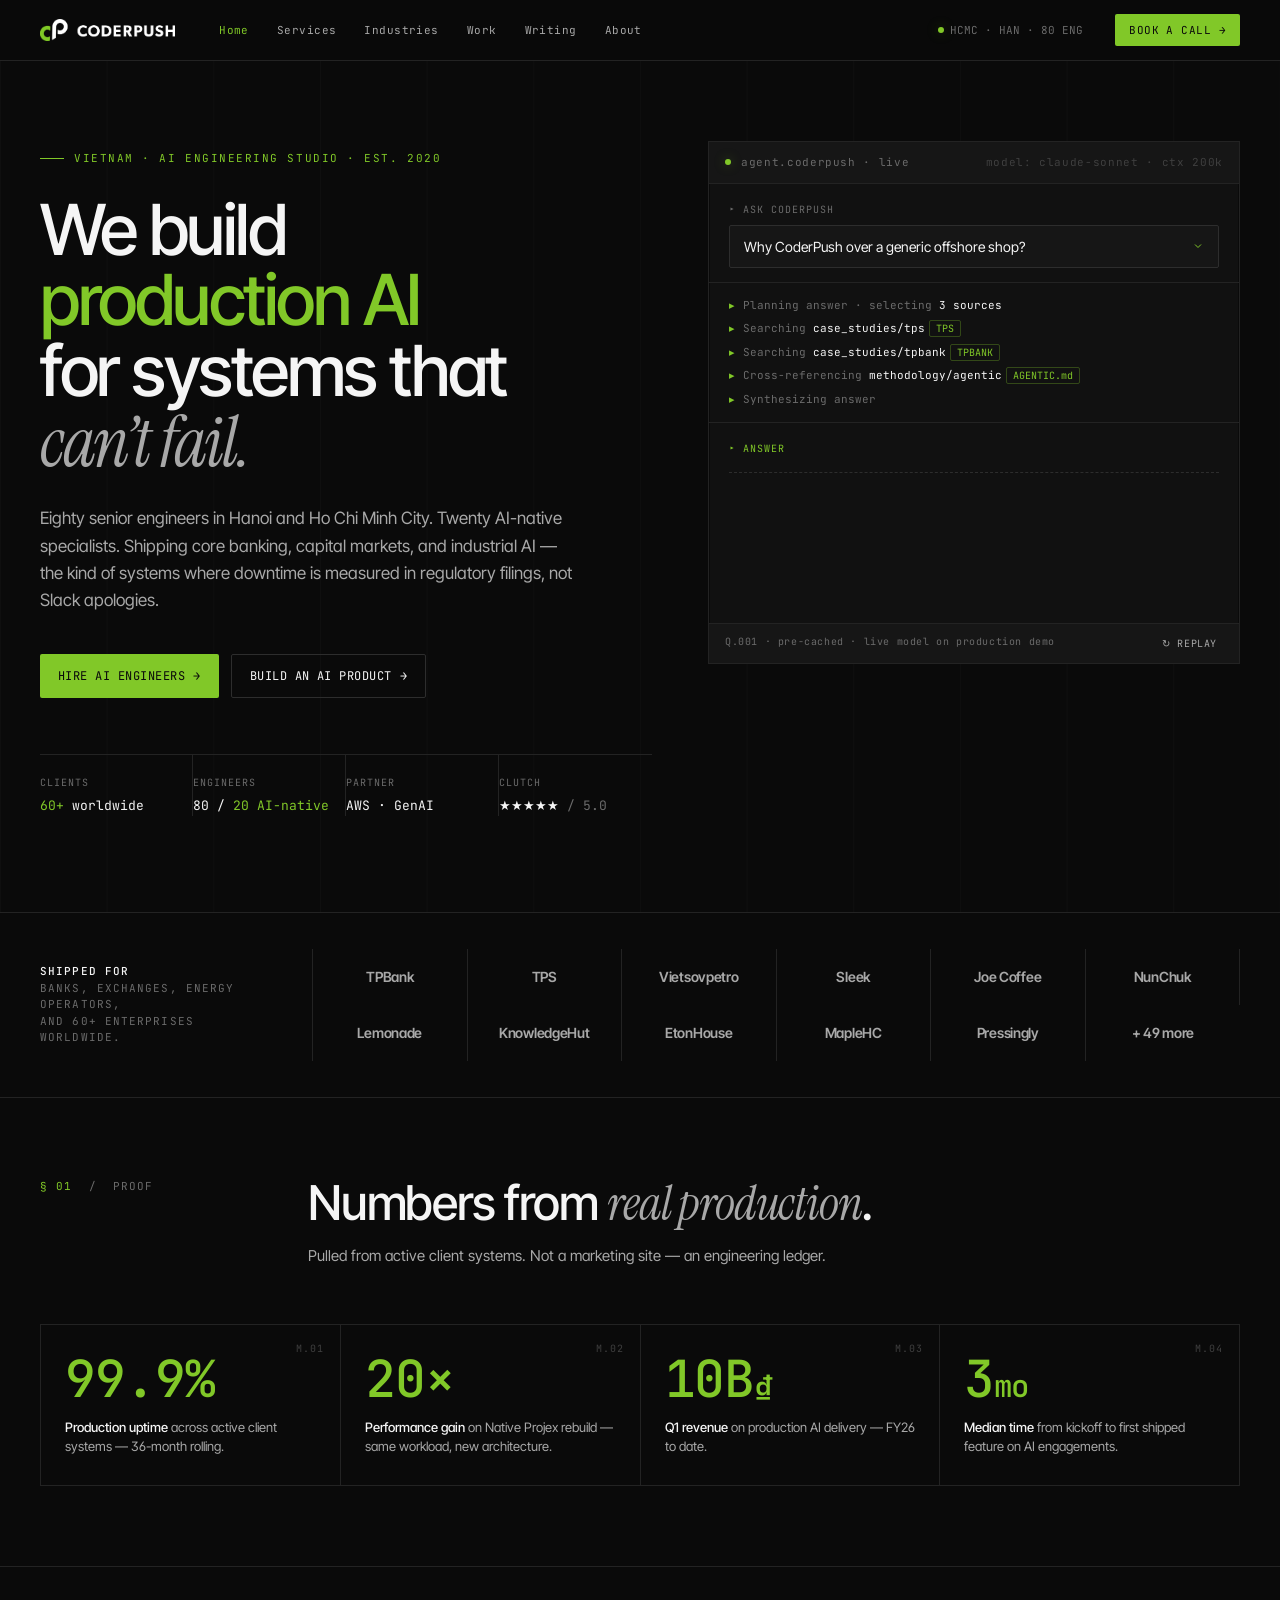
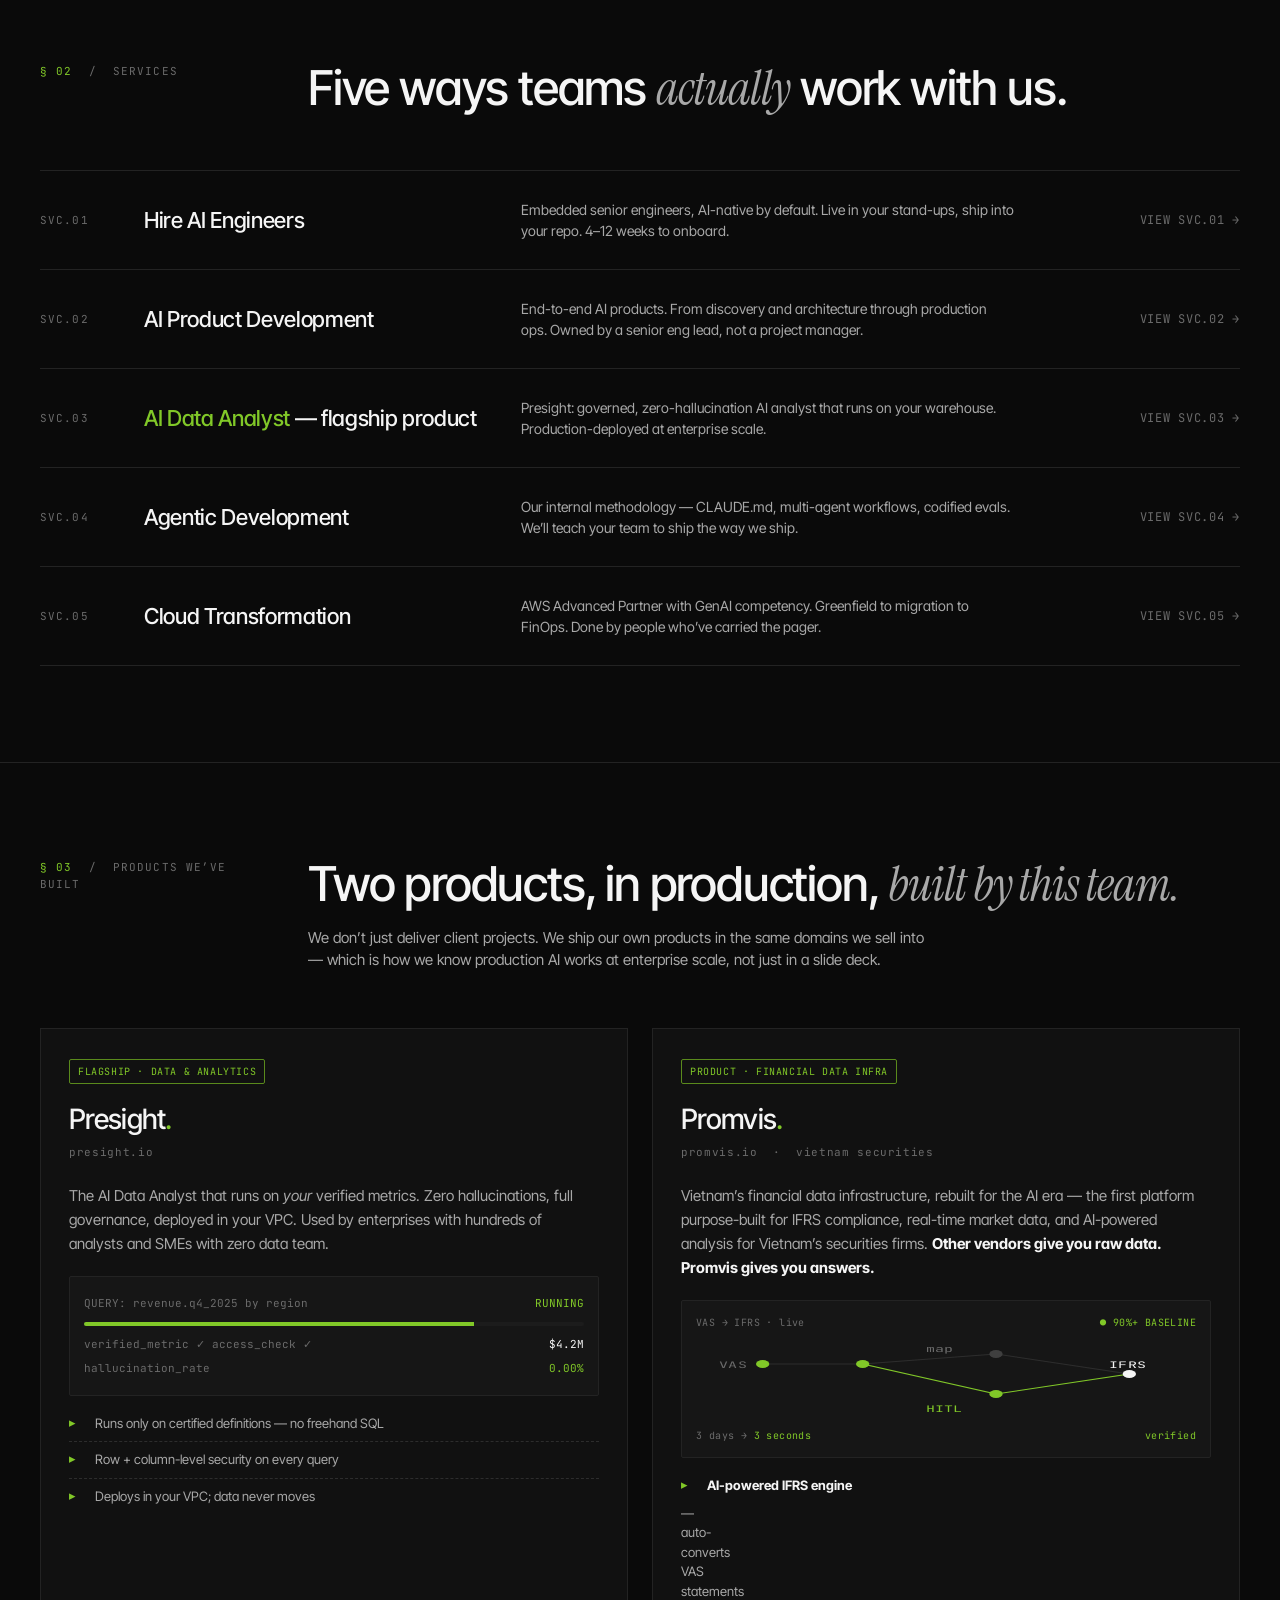
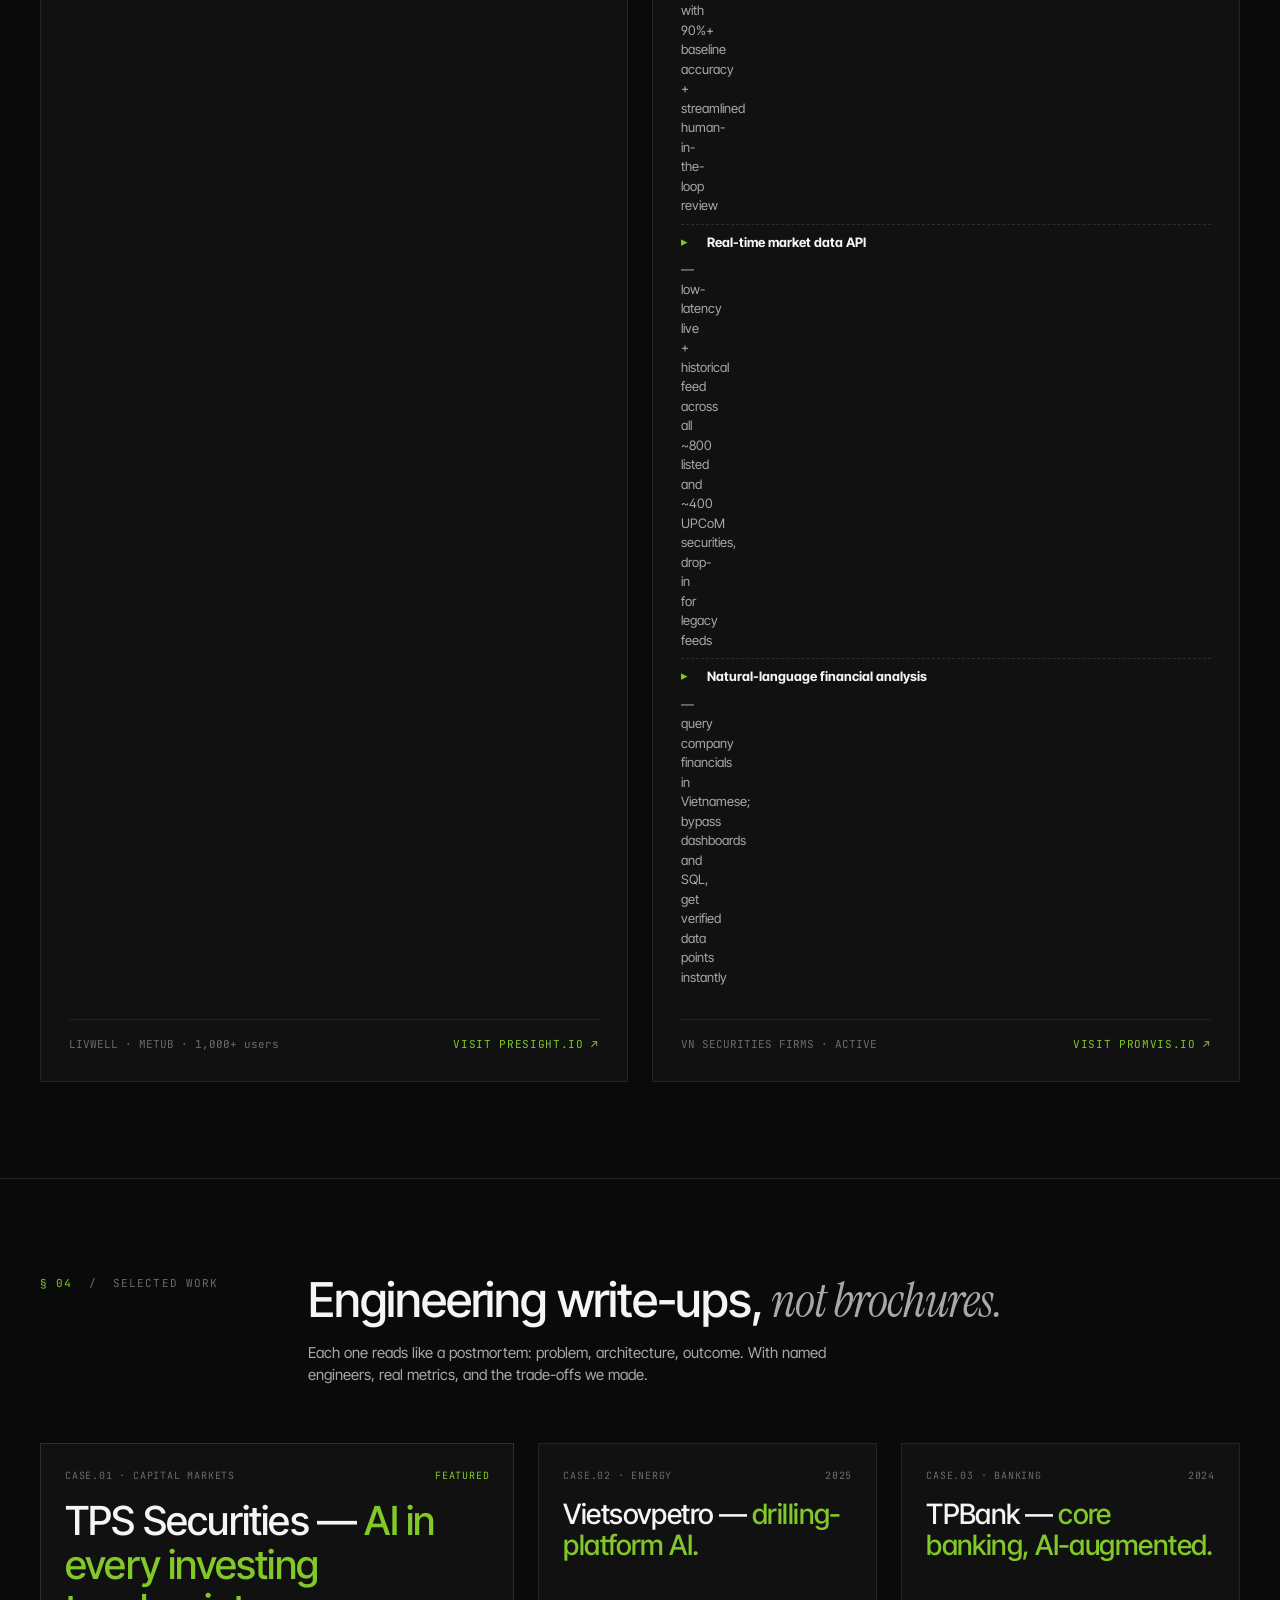
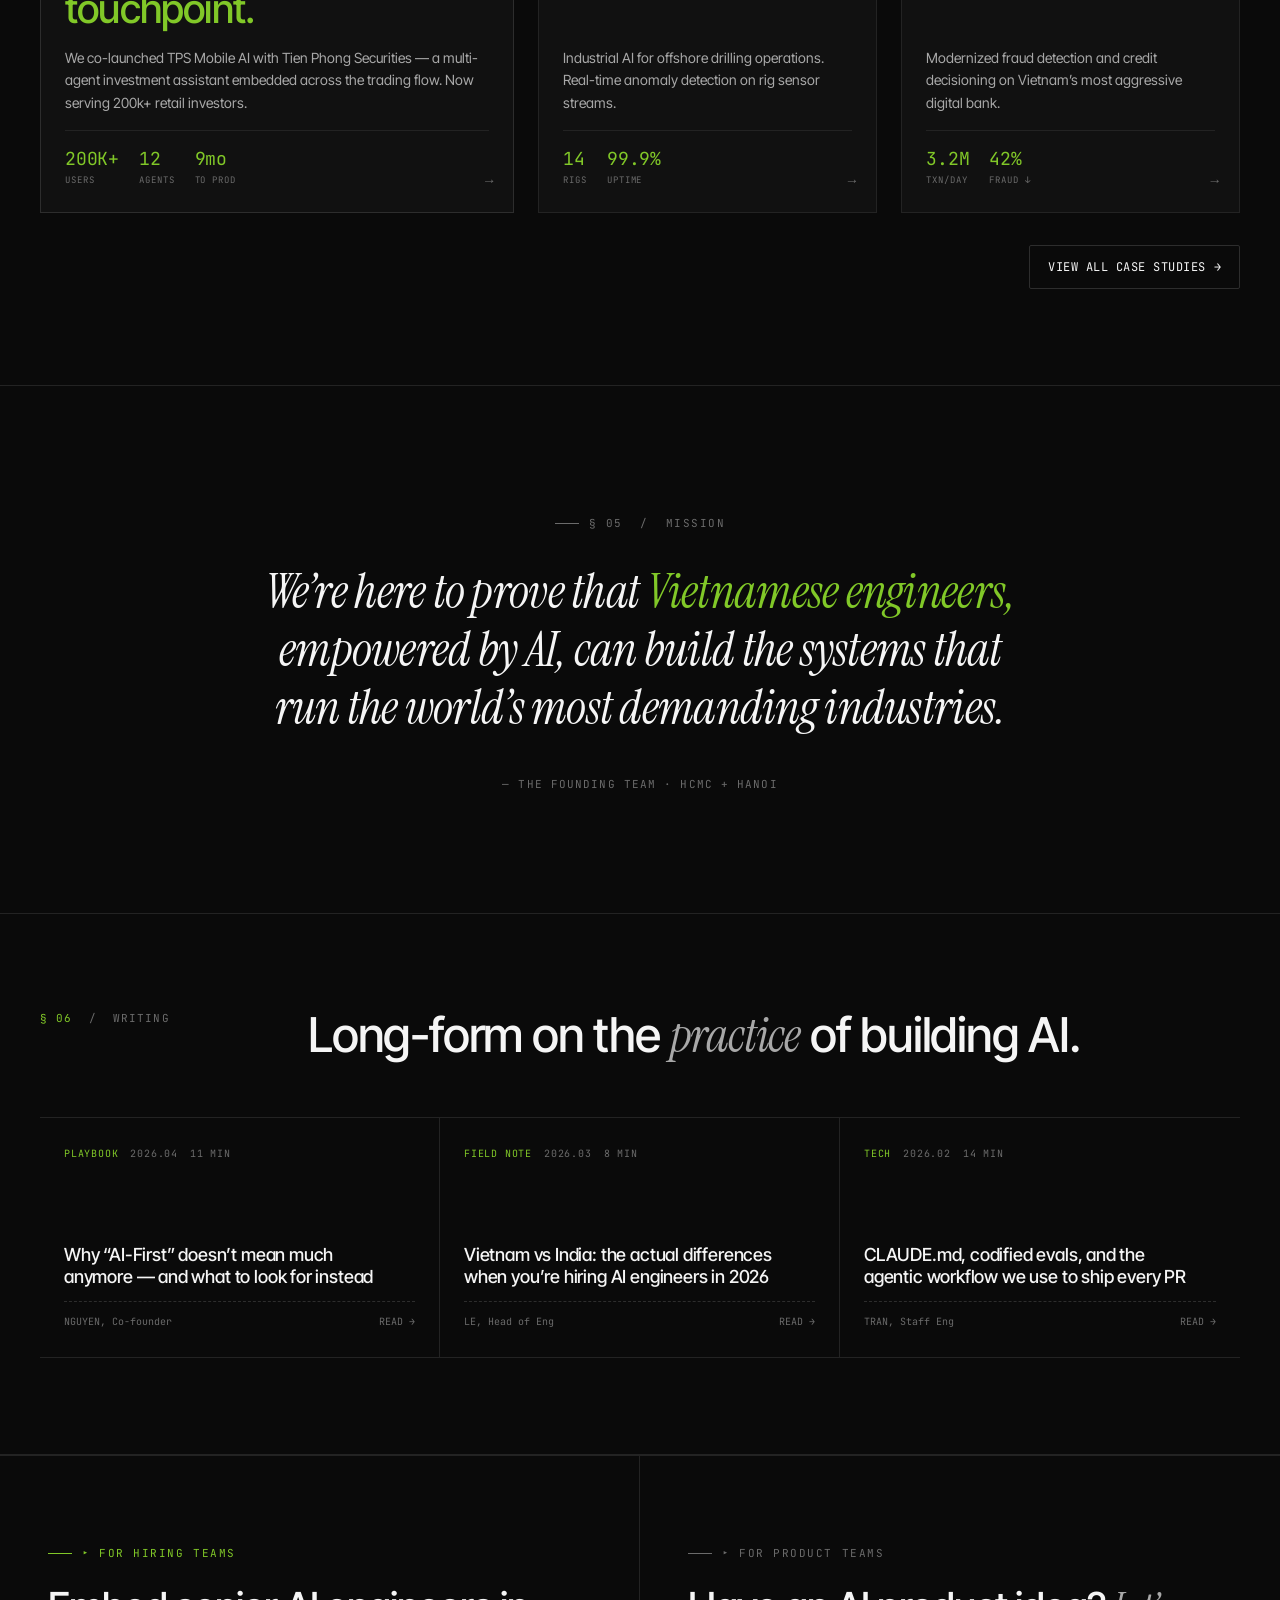
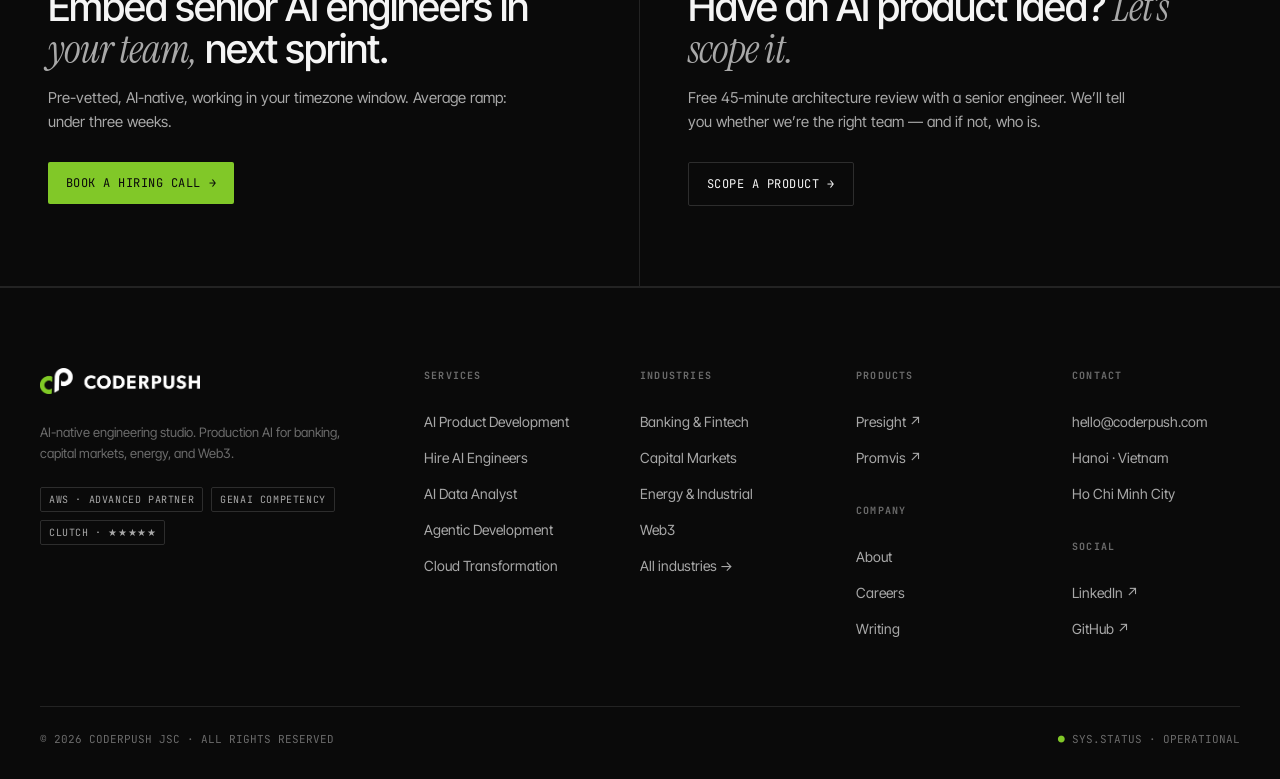
==== index.html @ 81debf23 "Move site contents to repo root for static hosting Flattens the site/ directory into the repo root s" ====
<!DOCTYPE html>
<html lang="en">
<head>
<meta charset="UTF-8" />
<meta name="viewport" content="width=device-width, initial-scale=1.0" />
<title>CoderPush — AI engineering studio · Vietnam</title>
<link rel="preconnect" href="https://fonts.googleapis.com" />
<link rel="preconnect" href="https://fonts.gstatic.com" crossorigin />
<link href="https://fonts.googleapis.com/css2?family=Inter+Tight:wght@300;400;500;600;700&family=JetBrains+Mono:wght@400;500;600&family=Instrument+Serif:ital@0;1&display=swap" rel="stylesheet" />
<link rel="stylesheet" href="shared.css" />
<style>
  /* ============ HERO ============ */
  .hero {
    padding: 80px 0 96px;
    border-bottom: 1px solid var(--line);
    position: relative; overflow: hidden;
  }
  .hero-grid {
    display: grid; grid-template-columns: 1.15fr 1fr;
    gap: 56px; align-items: start;
  }
  @media (max-width: 960px) { .hero-grid { grid-template-columns: 1fr; gap: 40px; } }

  .hero-meta {
    display: grid; grid-template-columns: repeat(4, 1fr);
    gap: 0; margin-top: 56px;
    border-top: 1px solid var(--line);
  }
  .hero-meta .cell {
    padding: 20px 16px 0 0;
    border-right: 1px solid var(--line);
  }
  .hero-meta .cell:last-child { border-right: none; padding-right: 0; }
  .hero-meta .k { font-family: 'JetBrains Mono', monospace; font-size: 10px; color: var(--text-3); letter-spacing: 0.1em; text-transform: uppercase; margin-bottom: 6px; }
  .hero-meta .v { font-family: 'JetBrains Mono', monospace; font-size: 13px; color: var(--text); }
  .hero-meta .v .green { color: var(--green); }
  @media (max-width: 720px) {
    .hero-meta { grid-template-columns: 1fr 1fr; }
    .hero-meta .cell:nth-child(2) { border-right: none; }
    .hero-meta .cell:nth-child(3), .hero-meta .cell:nth-child(4) { border-top: 1px solid var(--line); margin-top: 16px; padding-top: 16px; }
  }

  .hero-actions {
    display: flex; gap: 12px; margin-top: 40px; flex-wrap: wrap;
  }

  /* ============ AGENT PANEL ============ */
  .agent-panel {
    border: 1px solid var(--line);
    background: var(--bg-1);
    overflow: hidden;
    box-shadow: 0 0 0 1px var(--bg) inset;
    position: relative;
  }
  .agent-panel .head {
    padding: 12px 16px;
    border-bottom: 1px solid var(--line);
    background: var(--bg-2);
    display: flex; justify-content: space-between; align-items: center;
    font-family: 'JetBrains Mono', monospace; font-size: 11px;
    color: var(--text-3); letter-spacing: 0.06em;
  }
  .agent-panel .head .left { display: flex; align-items: center; gap: 10px; }
  .agent-panel .head .left .dot { width: 6px; height: 6px; background: var(--green); border-radius: 50%; box-shadow: var(--green-glow); animation: pulse 2.4s infinite; }
  .agent-panel .head .right { color: var(--text-4); }

  .agent-q {
    padding: 18px 20px 14px;
    border-bottom: 1px solid var(--line);
  }
  .agent-q .you {
    font-family: 'JetBrains Mono', monospace; font-size: 10px; color: var(--text-3); letter-spacing: 0.1em;
    margin-bottom: 8px;
  }
  .agent-q select {
    width: 100%; background: var(--bg-2); color: var(--text);
    border: 1px solid var(--line-2); padding: 12px 14px; border-radius: 2px;
    font-family: 'Inter Tight'; font-size: 14px;
    appearance: none;
    background-image: url("data:image/svg+xml,%3Csvg xmlns='http://www.w3.org/2000/svg' width='12' height='12' viewBox='0 0 24 24' fill='none' stroke='%2381C828' stroke-width='2'%3E%3Cpolyline points='6 9 12 15 18 9'/%3E%3C/svg%3E");
    background-repeat: no-repeat; background-position: right 14px center;
    cursor: pointer;
  }

  .agent-thinking {
    padding: 14px 20px;
    border-bottom: 1px solid var(--line);
    font-family: 'JetBrains Mono', monospace; font-size: 11px;
    color: var(--text-3); display: grid; gap: 6px;
    min-height: 90px;
  }
  .agent-thinking .step {
    display: flex; gap: 8px; align-items: baseline;
    opacity: 0; transform: translateX(-4px);
    transition: opacity 0.4s, transform 0.4s;
  }
  .agent-thinking .step.shown { opacity: 1; transform: translateX(0); }
  .agent-thinking .step .icon { color: var(--green); font-family: monospace; }
  .agent-thinking .step b { color: var(--text); font-weight: 400; }
  .agent-thinking .step .src {
    color: var(--green); border: 1px solid rgba(129,200,40,0.3);
    padding: 1px 6px; border-radius: 2px; margin-left: 4px;
    font-size: 10px;
  }

  .agent-answer {
    padding: 18px 20px 20px;
    min-height: 200px;
    position: relative;
  }
  .agent-answer .label {
    font-family: 'JetBrains Mono', monospace; font-size: 10px;
    color: var(--green); letter-spacing: 0.1em; margin-bottom: 10px;
  }
  .agent-answer .text {
    color: var(--text); font-size: 15px; line-height: 1.65;
    text-wrap: pretty;
  }
  .agent-answer .text b { color: var(--green); font-weight: 500; }
  .agent-answer .citations {
    margin-top: 16px; padding-top: 12px; border-top: 1px dashed var(--line-2);
    display: flex; gap: 8px; flex-wrap: wrap;
    font-family: 'JetBrains Mono', monospace; font-size: 10px;
    color: var(--text-3); letter-spacing: 0.04em;
  }
  .agent-answer .citations .src {
    border: 1px solid var(--line-2); padding: 3px 8px; border-radius: 2px;
    transition: border-color 0.15s, color 0.15s;
  }
  .agent-answer .citations .src:hover { color: var(--green); border-color: var(--green-dim); }

  .agent-foot {
    padding: 10px 16px;
    border-top: 1px solid var(--line);
    background: var(--bg-2);
    display: flex; justify-content: space-between;
    font-family: 'JetBrains Mono', monospace; font-size: 10px;
    color: var(--text-3); letter-spacing: 0.06em;
  }
  .agent-foot .replay {
    color: var(--text-2); cursor: pointer; padding: 2px 6px;
    border-radius: 2px; transition: color 0.15s, background 0.15s;
  }
  .agent-foot .replay:hover { color: var(--green); background: rgba(129,200,40,0.08); }

  /* ============ PROOF STRIP ============ */
  .proof {
    padding: 36px 0;
    border-bottom: 1px solid var(--line);
    background: var(--bg);
  }
  .proof-inner {
    display: grid; grid-template-columns: 240px 1fr;
    gap: 32px; align-items: center;
  }
  @media (max-width: 720px) { .proof-inner { grid-template-columns: 1fr; gap: 16px; } }
  .proof-label {
    font-family: 'JetBrains Mono', monospace; font-size: 11px;
    color: var(--text-3); letter-spacing: 0.1em; text-transform: uppercase;
    line-height: 1.5;
  }
  .proof-label b { color: var(--text); font-weight: 500; }
  .proof-logos {
    display: grid; grid-template-columns: repeat(6, 1fr);
    gap: 0; border-left: 1px solid var(--line);
  }
  @media (max-width: 720px) { .proof-logos { grid-template-columns: repeat(3, 1fr); } }
  .proof-logos .logo-cell {
    padding: 16px 12px; border-right: 1px solid var(--line);
    display: flex; align-items: center; justify-content: center;
    height: 56px;
    color: var(--text-2); font-family: 'Inter Tight'; font-weight: 600;
    font-size: 14px; letter-spacing: -0.02em;
    transition: color 0.15s;
  }
  .proof-logos .logo-cell:hover { color: var(--text); }
  .proof-logos .logo-cell:last-child { border-right: none; }

  /* ============ METRIC TILES ============ */
  .metrics-grid {
    display: grid; grid-template-columns: repeat(4, 1fr);
    border-left: 1px solid var(--line);
    border-top: 1px solid var(--line);
  }
  @media (max-width: 720px) { .metrics-grid { grid-template-columns: 1fr 1fr; } }
  .metric {
    padding: 28px 24px;
    border-right: 1px solid var(--line);
    border-bottom: 1px solid var(--line);
    position: relative;
  }
  .metric .n {
    font-family: 'JetBrains Mono', monospace;
    font-size: clamp(32px, 4vw, 52px);
    color: var(--green); letter-spacing: -0.02em;
    line-height: 1; margin-bottom: 14px;
    font-weight: 500;
  }
  .metric .l { color: var(--text-2); font-size: 13px; line-height: 1.5; }
  .metric .l b { color: var(--text); font-weight: 500; }
  .metric .ix { position: absolute; top: 16px; right: 16px;
    font-family: 'JetBrains Mono', monospace; font-size: 10px; color: var(--text-4); letter-spacing: 0.1em; }

  /* ============ SERVICES ============ */
  .services-list {
    display: grid; grid-template-columns: 1fr;
    border-top: 1px solid var(--line);
  }
  .svc-row {
    display: grid; grid-template-columns: 80px 1fr 1.4fr 200px;
    gap: 24px; align-items: center;
    padding: 28px 0;
    border-bottom: 1px solid var(--line);
    transition: background 0.2s;
    position: relative;
  }
  .svc-row:hover { background: rgba(129,200,40,0.02); }
  .svc-row:hover .svc-arrow { color: var(--green); transform: translateX(4px); }
  @media (max-width: 900px) {
    .svc-row { grid-template-columns: 50px 1fr 50px; }
    .svc-row .svc-desc { display: none; }
  }
  .svc-num { font-family: 'JetBrains Mono', monospace; font-size: 11px; color: var(--text-3); letter-spacing: 0.1em; }
  .svc-name { font-size: 22px; font-weight: 500; letter-spacing: -0.015em; }
  .svc-name .green { color: var(--green); }
  .svc-desc { color: var(--text-2); font-size: 14px; line-height: 1.5; }
  .svc-arrow {
    color: var(--text-3); font-family: 'JetBrains Mono', monospace; font-size: 12px;
    text-align: right; transition: color 0.2s, transform 0.2s;
    letter-spacing: 0.06em;
  }

  /* ============ PRODUCTS (Presight / Promvis) ============ */
  .products-grid {
    display: grid; grid-template-columns: 1fr 1fr;
    gap: 24px;
  }
  @media (max-width: 900px) { .products-grid { grid-template-columns: 1fr; } }
  .product-card {
    border: 1px solid var(--line);
    background: var(--bg-1);
    padding: 28px;
    display: flex; flex-direction: column;
    transition: border-color 0.2s;
    min-height: 380px;
    position: relative; overflow: hidden;
  }
  .product-card:hover { border-color: var(--line-2); }
  .product-card .head {
    display: flex; justify-content: space-between; align-items: flex-start;
    margin-bottom: 24px;
  }
  .product-card .name {
    font-size: 28px; letter-spacing: -0.025em; font-weight: 500;
  }
  .product-card .name .green { color: var(--green); }
  .product-card .desc {
    color: var(--text-2); font-size: 15px; line-height: 1.6;
    text-wrap: pretty; margin-bottom: 20px;
  }
  .product-card .features {
    list-style: none; margin-bottom: 24px;
  }
  .product-card .features li {
    padding: 8px 0; border-top: 1px dashed var(--line-2);
    color: var(--text-2); font-size: 13px;
    display: grid; grid-template-columns: 18px 1fr; gap: 8px;
  }
  .product-card .features li:first-child { border-top: none; padding-top: 0; }
  .product-card .features li::before {
    content: "▸"; color: var(--green); font-family: monospace;
  }
  .product-card .footer {
    margin-top: auto; display: flex; justify-content: space-between; align-items: center;
    padding-top: 16px; border-top: 1px solid var(--line);
  }
  .product-card .visit {
    font-family: 'JetBrains Mono', monospace; font-size: 11px;
    color: var(--green); letter-spacing: 0.06em;
    transition: filter 0.15s;
  }
  .product-card .visit:hover { filter: brightness(1.2); }

  /* presight viz placeholder */
  .product-viz {
    background: var(--bg-2); border: 1px solid var(--line);
    padding: 14px; margin-bottom: 18px;
    font-family: 'JetBrains Mono', monospace; font-size: 11px;
    color: var(--text-3); border-radius: 2px;
  }
  .product-viz .row { display: flex; justify-content: space-between; padding: 4px 0; }
  .product-viz .row .v { color: var(--green); }
  .product-viz .row .v.b { color: var(--text); }
  .product-viz .bar {
    height: 4px; background: var(--bg-3); border-radius: 2px; overflow: hidden;
    margin: 6px 0;
  }
  .product-viz .bar > span { display: block; height: 100%; background: var(--green); }

  /* promvis viz */
  .promvis-viz {
    background: var(--bg-2); border: 1px solid var(--line); padding: 14px;
    margin-bottom: 18px; border-radius: 2px;
    font-family: 'JetBrains Mono', monospace; font-size: 10px;
    color: var(--text-3); letter-spacing: 0.04em;
  }
  .promvis-nodes {
    position: relative; height: 90px; margin: 4px 0;
  }
  .promvis-nodes svg { position: absolute; inset: 0; width: 100%; height: 100%; }

  /* ============ CASE STUDIES ============ */
  .cases-grid {
    display: grid; grid-template-columns: 1.4fr 1fr 1fr;
    gap: 24px;
  }
  @media (max-width: 960px) { .cases-grid { grid-template-columns: 1fr; } }
  .case-card {
    border: 1px solid var(--line);
    background: var(--bg-1);
    padding: 24px;
    display: flex; flex-direction: column; gap: 16px;
    transition: border-color 0.2s, background 0.2s;
    position: relative; overflow: hidden;
    min-height: 320px;
  }
  .case-card:hover { border-color: var(--line-2); background: var(--bg-2); }
  .case-card.featured { grid-row: span 1; min-height: 320px; background: var(--bg-1); border-color: var(--line-2); }
  .case-card .meta {
    display: flex; justify-content: space-between;
    font-family: 'JetBrains Mono', monospace; font-size: 10px;
    color: var(--text-3); letter-spacing: 0.08em;
  }
  .case-card .name {
    font-size: clamp(20px, 2.4vw, 28px);
    letter-spacing: -0.02em; line-height: 1.1;
    font-weight: 500;
  }
  .case-card.featured .name {
    font-size: clamp(28px, 3.6vw, 40px);
  }
  .case-card .name em { font-style: normal; color: var(--green); }
  .case-card .desc {
    color: var(--text-2); font-size: 14px; line-height: 1.6;
    margin-top: auto;
  }
  .case-card .stats {
    display: flex; gap: 20px; padding-top: 14px; border-top: 1px solid var(--line);
    font-family: 'JetBrains Mono', monospace;
  }
  .case-card .stats .stat { display: flex; flex-direction: column; gap: 2px; }
  .case-card .stats .n { font-size: 18px; color: var(--green); letter-spacing: -0.01em; }
  .case-card .stats .l { font-size: 9px; color: var(--text-3); letter-spacing: 0.1em; }
  .case-card .arrow {
    position: absolute; bottom: 20px; right: 20px;
    color: var(--text-3); font-family: monospace; font-size: 14px;
    transition: color 0.2s, transform 0.2s;
  }
  .case-card:hover .arrow { color: var(--green); transform: translateX(2px); }

  /* ============ MISSION ============ */
  .mission {
    padding: 120px 0;
    border-bottom: 1px solid var(--line);
    text-align: center;
  }
  .mission .quote {
    font-family: 'Instrument Serif', serif; font-style: italic;
    font-size: clamp(28px, 4vw, 48px); line-height: 1.2;
    color: var(--text); letter-spacing: -0.015em;
    max-width: 920px; margin: 32px auto 0;
    text-wrap: balance;
  }
  .mission .quote .green { color: var(--green); }
  .mission .attrib {
    margin-top: 40px;
    font-family: 'JetBrains Mono', monospace; font-size: 11px;
    color: var(--text-3); letter-spacing: 0.1em;
  }

  /* ============ CTA SPLIT ============ */
  .cta-split {
    display: grid; grid-template-columns: 1fr 1fr;
    border-top: 1px solid var(--line);
    border-bottom: 1px solid var(--line);
  }
  @media (max-width: 720px) { .cta-split { grid-template-columns: 1fr; } }
  .cta-pane {
    padding: 80px 48px;
    border-right: 1px solid var(--line);
    transition: background 0.25s;
    position: relative;
  }
  @media (max-width: 720px) { .cta-pane { padding: 60px 24px; border-right: none; border-bottom: 1px solid var(--line); } }
  .cta-pane:last-child { border-right: none; }
  .cta-pane:hover { background: rgba(129,200,40,0.03); }
  .cta-pane h3 {
    font-size: clamp(28px, 3.4vw, 40px); line-height: 1.05;
    letter-spacing: -0.025em; font-weight: 500;
    margin: 24px 0 16px; max-width: 480px;
  }
  .cta-pane h3 em { font-family: 'Instrument Serif', serif; font-style: italic; color: var(--text-2); font-weight: 400; }
  .cta-pane p { color: var(--text-2); font-size: 15px; line-height: 1.6; margin-bottom: 28px; max-width: 460px; }

  /* ============ INSIGHTS preview ============ */
  .insights-grid {
    display: grid; grid-template-columns: repeat(3, 1fr); gap: 0;
    border-top: 1px solid var(--line);
  }
  @media (max-width: 720px) { .insights-grid { grid-template-columns: 1fr; } }
  .post {
    padding: 28px 24px;
    border-right: 1px solid var(--line);
    border-bottom: 1px solid var(--line);
    display: flex; flex-direction: column; gap: 12px;
    transition: background 0.2s;
    cursor: pointer;
    min-height: 240px;
  }
  .post:last-child { border-right: none; }
  @media (max-width: 720px) { .post { border-right: none; } }
  .post:hover { background: rgba(255,255,255,0.02); }
  .post .meta {
    font-family: 'JetBrains Mono', monospace; font-size: 10px;
    color: var(--text-3); letter-spacing: 0.08em;
    display: flex; gap: 12px;
  }
  .post .meta .green { color: var(--green); }
  .post h4 {
    font-size: 18px; line-height: 1.25; letter-spacing: -0.01em;
    font-weight: 500; text-wrap: balance;
    margin-top: auto;
  }
  .post .author {
    font-family: 'JetBrains Mono', monospace; font-size: 10px;
    color: var(--text-3); padding-top: 12px; border-top: 1px dashed var(--line-2);
    display: flex; justify-content: space-between;
  }
</style>
</head>
<body data-screen-label="01 Home">
<div id="cp-nav"></div>

<!-- ============ HERO ============ -->
<header class="hero grid-bg" data-screen-label="Home / Hero">
  <div class="wrap">
    <div class="hero-grid">
      <div>
        <div class="eyebrow">Vietnam · AI engineering studio · est. 2020</div>
        <h1 class="display" style="margin-top: 28px;">
          We build <span class="green">production AI</span><br/>
          for systems that <em>can&rsquo;t&nbsp;fail.</em>
        </h1>
        <p style="margin-top: 28px; color: var(--text-2); font-size: 17px; line-height: 1.6; max-width: 540px;">
          Eighty senior engineers in Hanoi and Ho Chi Minh City. Twenty AI-native specialists.
          Shipping core banking, capital markets, and industrial AI &mdash; the kind of systems where downtime is measured in regulatory filings, not Slack apologies.
        </p>
        <div class="hero-actions">
          <a class="btn btn-primary" href="service-hire.html">HIRE AI ENGINEERS <span class="arrow">→</span></a>
          <a class="btn btn-ghost" href="services.html">BUILD AN AI PRODUCT <span class="arrow">→</span></a>
        </div>
        <div class="hero-meta">
          <div class="cell"><div class="k">CLIENTS</div><div class="v"><span class="green">60+</span> worldwide</div></div>
          <div class="cell"><div class="k">ENGINEERS</div><div class="v">80 / <span class="green">20 AI-native</span></div></div>
          <div class="cell"><div class="k">PARTNER</div><div class="v">AWS · GenAI</div></div>
          <div class="cell"><div class="k">CLUTCH</div><div class="v">★★★★★ <span style="color: var(--text-3);">/ 5.0</span></div></div>
        </div>
      </div>

      <!-- Agent panel -->
      <div>
        <div class="agent-panel">
          <div class="head">
            <div class="left"><span class="dot"></span>agent.coderpush · live</div>
            <div class="right">model: claude-sonnet · ctx 200k</div>
          </div>
          <div class="agent-q">
            <div class="you">▸ ASK CODERPUSH</div>
            <select id="agent-q-select">
              <option value="why">Why CoderPush over a generic offshore shop?</option>
              <option value="banking">How do you handle compliance for core banking?</option>
              <option value="hire">Can I embed your engineers in my team?</option>
              <option value="data">What is the AI Data Analyst exactly?</option>
            </select>
          </div>
          <div class="agent-thinking" id="agent-thinking"></div>
          <div class="agent-answer">
            <div class="label">▸ ANSWER</div>
            <div class="text" id="agent-text"></div>
            <div class="citations" id="agent-cites"></div>
          </div>
          <div class="agent-foot">
            <span>Q.001 · pre-cached · live model on production demo</span>
            <span class="replay" id="agent-replay">↻ REPLAY</span>
          </div>
        </div>
      </div>
    </div>
  </div>
</header>

<!-- ============ PROOF STRIP ============ -->
<div class="proof" data-screen-label="Home / Proof">
  <div class="wrap">
    <div class="proof-inner">
      <div class="proof-label">
        <b>SHIPPED FOR</b><br/>
        Banks, exchanges, energy operators, <br/>and 60+ enterprises worldwide.
      </div>
      <div class="proof-logos">
        <div class="logo-cell">TPBank</div>
        <div class="logo-cell">TPS</div>
        <div class="logo-cell">Vietsovpetro</div>
        <div class="logo-cell">Sleek</div>
        <div class="logo-cell">Joe Coffee</div>
        <div class="logo-cell">NunChuk</div>
        <div class="logo-cell">Lemonade</div>
        <div class="logo-cell">KnowledgeHut</div>
        <div class="logo-cell">EtonHouse</div>
        <div class="logo-cell">MapleHC</div>
        <div class="logo-cell">Pressingly</div>
        <div class="logo-cell">+ 49 more</div>
      </div>
    </div>
  </div>
</div>

<!-- ============ METRICS ============ -->
<section class="tight" data-screen-label="Home / Metrics" style="padding: 80px 0;">
  <div class="wrap">
    <div class="sec-head">
      <div class="sec-num"><span class="green">§ 01</span> &nbsp;/&nbsp; PROOF</div>
      <div>
        <h2 class="display">Numbers from <em>real production</em>.</h2>
        <p style="margin-top: 16px; color: var(--text-2); font-size: 15px; max-width: 580px;">
          Pulled from active client systems. Not a marketing site &mdash; an engineering ledger.
        </p>
      </div>
    </div>

    <div class="metrics-grid">
      <div class="metric">
        <div class="ix">M.01</div>
        <div class="n">99.9%</div>
        <div class="l"><b>Production uptime</b> across active client systems &mdash; 36-month rolling.</div>
      </div>
      <div class="metric">
        <div class="ix">M.02</div>
        <div class="n">20&times;</div>
        <div class="l"><b>Performance gain</b> on Native Projex rebuild &mdash; same workload, new architecture.</div>
      </div>
      <div class="metric">
        <div class="ix">M.03</div>
        <div class="n">10B<span style="font-size: 0.6em;">&#8363;</span></div>
        <div class="l"><b>Q1 revenue</b> on production AI delivery &mdash; FY26 to date.</div>
      </div>
      <div class="metric">
        <div class="ix">M.04</div>
        <div class="n">3<span style="font-size: 0.6em;">mo</span></div>
        <div class="l"><b>Median time</b> from kickoff to first shipped feature on AI engagements.</div>
      </div>
    </div>
  </div>
</section>

<!-- ============ SERVICES ============ -->
<section data-screen-label="Home / Services">
  <div class="wrap">
    <div class="sec-head">
      <div class="sec-num"><span class="green">§ 02</span> &nbsp;/&nbsp; SERVICES</div>
      <div>
        <h2 class="display">Five ways teams <em>actually</em> work with us.</h2>
      </div>
    </div>

    <div class="services-list">
      <a class="svc-row" href="service-hire.html">
        <div class="svc-num">SVC.01</div>
        <div class="svc-name">Hire AI Engineers</div>
        <div class="svc-desc">Embedded senior engineers, AI-native by default. Live in your stand-ups, ship into your repo. 4&ndash;12 weeks to onboard.</div>
        <div class="svc-arrow">VIEW SVC.01 →</div>
      </a>
      <a class="svc-row" href="services.html">
        <div class="svc-num">SVC.02</div>
        <div class="svc-name">AI Product Development</div>
        <div class="svc-desc">End-to-end AI products. From discovery and architecture through production ops. Owned by a senior eng lead, not a project manager.</div>
        <div class="svc-arrow">VIEW SVC.02 →</div>
      </a>
      <a class="svc-row" href="services.html">
        <div class="svc-num">SVC.03</div>
        <div class="svc-name"><span class="green">AI Data Analyst</span> &mdash; flagship product</div>
        <div class="svc-desc">Presight: governed, zero-hallucination AI analyst that runs on your warehouse. Production-deployed at enterprise scale.</div>
        <div class="svc-arrow">VIEW SVC.03 →</div>
      </a>
      <a class="svc-row" href="services.html">
        <div class="svc-num">SVC.04</div>
        <div class="svc-name">Agentic Development</div>
        <div class="svc-desc">Our internal methodology &mdash; CLAUDE.md, multi-agent workflows, codified evals. We&rsquo;ll teach your team to ship the way we ship.</div>
        <div class="svc-arrow">VIEW SVC.04 →</div>
      </a>
      <a class="svc-row" href="services.html">
        <div class="svc-num">SVC.05</div>
        <div class="svc-name">Cloud Transformation</div>
        <div class="svc-desc">AWS Advanced Partner with GenAI competency. Greenfield to migration to FinOps. Done by people who&rsquo;ve carried the pager.</div>
        <div class="svc-arrow">VIEW SVC.05 →</div>
      </a>
    </div>
  </div>
</section>

<!-- ============ PRODUCTS ============ -->
<section data-screen-label="Home / Products">
  <div class="wrap">
    <div class="sec-head">
      <div class="sec-num"><span class="green">§ 03</span> &nbsp;/&nbsp; PRODUCTS WE&rsquo;VE BUILT</div>
      <div>
        <h2 class="display">Two products, in production, <em>built by this team.</em></h2>
        <p style="margin-top: 16px; color: var(--text-2); font-size: 15px; max-width: 620px;">
          We don&rsquo;t just deliver client projects. We ship our own products in the same domains we sell into &mdash;
          which is how we know production AI works at enterprise scale, not just in a slide deck.
        </p>
      </div>
    </div>

    <div class="products-grid">
      <!-- PRESIGHT -->
      <article class="product-card">
        <div class="head">
          <div>
            <span class="tag green">FLAGSHIP · DATA &amp; ANALYTICS</span>
            <div class="name" style="margin-top: 14px;">Presight<span class="green">.</span></div>
            <div class="mono" style="font-size: 11px; color: var(--text-3); letter-spacing: 0.06em; margin-top: 4px;">presight.io</div>
          </div>
        </div>
        <p class="desc">
          The AI Data Analyst that runs on <em>your</em> verified metrics. Zero hallucinations,
          full governance, deployed in your VPC. Used by enterprises with hundreds of analysts and SMEs with zero data team.
        </p>
        <div class="product-viz" aria-hidden="true">
          <div class="row"><span>QUERY: revenue.q4_2025 by region</span><span class="v">RUNNING</span></div>
          <div class="bar"><span style="width: 78%;"></span></div>
          <div class="row"><span>verified_metric ✓ access_check ✓</span><span class="v b">$4.2M</span></div>
          <div class="row"><span>hallucination_rate</span><span class="v">0.00%</span></div>
        </div>
        <ul class="features">
          <li>Runs only on certified definitions &mdash; no freehand SQL</li>
          <li>Row + column-level security on every query</li>
          <li>Deploys in your VPC; data never moves</li>
        </ul>
        <div class="footer">
          <span class="mono" style="font-size: 11px; color: var(--text-3);">LIVWELL · METUB · 1,000+ users</span>
          <a class="visit" href="https://www.presight.io" target="_blank" rel="noopener">VISIT PRESIGHT.IO ↗</a>
        </div>
      </article>

      <!-- PROMVIS -->
      <article class="product-card">
        <div class="head">
          <div>
            <span class="tag green">PRODUCT · FINANCIAL DATA INFRA</span>
            <div class="name" style="margin-top: 14px;">Promvis<span class="green">.</span></div>
            <div class="mono" style="font-size: 11px; color: var(--text-3); letter-spacing: 0.06em; margin-top: 4px;">promvis.io &nbsp;·&nbsp; vietnam securities</div>
          </div>
        </div>
        <p class="desc">
          Vietnam&rsquo;s financial data infrastructure, rebuilt for the AI era &mdash; the first platform purpose-built
          for IFRS compliance, real-time market data, and AI-powered analysis for Vietnam&rsquo;s securities firms.
          <b style="color: var(--text);">Other vendors give you raw data. Promvis gives you answers.</b>
        </p>
        <div class="promvis-viz" aria-hidden="true">
          <div style="display: flex; justify-content: space-between;"><span>VAS → IFRS · live</span><span style="color: var(--green);">● 90%+ BASELINE</span></div>
          <div class="promvis-nodes">
            <svg viewBox="0 0 300 90" preserveAspectRatio="none">
              <text x="14" y="34" fill="#6b6b6b" font-size="9" font-family="JetBrains Mono">VAS</text>
              <text x="138" y="18" fill="#6b6b6b" font-size="9" font-family="JetBrains Mono">map</text>
              <text x="138" y="78" fill="#81C828" font-size="9" font-family="JetBrains Mono">HITL</text>
              <text x="248" y="34" fill="#f5f5f5" font-size="9" font-family="JetBrains Mono">IFRS</text>
              <line x1="40" y1="30" x2="100" y2="30" stroke="#2d2d2d" stroke-width="1"/>
              <line x1="100" y1="30" x2="180" y2="60" stroke="#81C828" stroke-width="1"/>
              <line x1="100" y1="30" x2="180" y2="20" stroke="#2d2d2d" stroke-width="1"/>
              <line x1="180" y1="20" x2="260" y2="40" stroke="#2d2d2d" stroke-width="1"/>
              <line x1="180" y1="60" x2="260" y2="40" stroke="#81C828" stroke-width="1"/>
              <circle cx="40" cy="30" r="4" fill="#81C828"/>
              <circle cx="100" cy="30" r="4" fill="#81C828"/>
              <circle cx="180" cy="20" r="4" fill="#3f3f3f"/>
              <circle cx="180" cy="60" r="4" fill="#81C828"/>
              <circle cx="260" cy="40" r="4" fill="#f5f5f5"/>
            </svg>
          </div>
          <div style="display: flex; justify-content: space-between;"><span>3 days &rarr; <span style="color: var(--green);">3 seconds</span></span><span style="color: var(--green);">verified</span></div>
        </div>
        <ul class="features">
          <li><b style="color: var(--text);">AI-powered IFRS engine</b> &mdash; auto-converts VAS statements with 90%+ baseline accuracy + streamlined human-in-the-loop review</li>
          <li><b style="color: var(--text);">Real-time market data API</b> &mdash; low-latency live + historical feed across all ~800 listed and ~400 UPCoM securities, drop-in for legacy feeds</li>
          <li><b style="color: var(--text);">Natural-language financial analysis</b> &mdash; query company financials in Vietnamese; bypass dashboards and SQL, get verified data points instantly</li>
        </ul>
        <div class="footer">
          <span class="mono" style="font-size: 11px; color: var(--text-3);">VN SECURITIES FIRMS · ACTIVE</span>
          <a class="visit" href="https://promvis.io" target="_blank" rel="noopener">VISIT PROMVIS.IO ↗</a>
        </div>
      </article>
    </div>
  </div>
</section>

<!-- ============ CASE STUDIES ============ -->
<section data-screen-label="Home / Case studies">
  <div class="wrap">
    <div class="sec-head">
      <div class="sec-num"><span class="green">§ 04</span> &nbsp;/&nbsp; SELECTED WORK</div>
      <div>
        <h2 class="display">Engineering write-ups, <em>not brochures.</em></h2>
        <p style="margin-top: 16px; color: var(--text-2); font-size: 15px; max-width: 580px;">
          Each one reads like a postmortem: problem, architecture, outcome. With named engineers, real metrics, and the trade-offs we made.
        </p>
      </div>
    </div>

    <div class="cases-grid">
      <a class="case-card featured" href="case-study.html">
        <div class="meta">
          <span>CASE.01 · CAPITAL MARKETS</span>
          <span class="mono" style="color: var(--green);">FEATURED</span>
        </div>
        <div class="name">TPS Securities &mdash; <em>AI in every investing touchpoint.</em></div>
        <div class="desc">
          We co-launched TPS Mobile AI with Tien Phong Securities &mdash; a multi-agent investment assistant
          embedded across the trading flow. Now serving 200k+ retail investors.
        </div>
        <div class="stats">
          <div class="stat"><span class="n">200K+</span><span class="l">USERS</span></div>
          <div class="stat"><span class="n">12</span><span class="l">AGENTS</span></div>
          <div class="stat"><span class="n">9mo</span><span class="l">TO PROD</span></div>
        </div>
        <span class="arrow">→</span>
      </a>

      <a class="case-card" href="case-study.html">
        <div class="meta">
          <span>CASE.02 · ENERGY</span>
          <span class="mono">2025</span>
        </div>
        <div class="name">Vietsovpetro &mdash; <em>drilling-platform AI.</em></div>
        <div class="desc">
          Industrial AI for offshore drilling operations. Real-time anomaly detection on rig sensor streams.
        </div>
        <div class="stats">
          <div class="stat"><span class="n">14</span><span class="l">RIGS</span></div>
          <div class="stat"><span class="n">99.9%</span><span class="l">UPTIME</span></div>
        </div>
        <span class="arrow">→</span>
      </a>

      <a class="case-card" href="case-study.html">
        <div class="meta">
          <span>CASE.03 · BANKING</span>
          <span class="mono">2024</span>
        </div>
        <div class="name">TPBank &mdash; <em>core banking, AI-augmented.</em></div>
        <div class="desc">
          Modernized fraud detection and credit decisioning on Vietnam&rsquo;s most aggressive digital bank.
        </div>
        <div class="stats">
          <div class="stat"><span class="n">3.2M</span><span class="l">TXN/DAY</span></div>
          <div class="stat"><span class="n">42%</span><span class="l">FRAUD ↓</span></div>
        </div>
        <span class="arrow">→</span>
      </a>
    </div>

    <div style="margin-top: 32px; display: flex; justify-content: flex-end;">
      <a class="btn btn-ghost" href="work.html">VIEW ALL CASE STUDIES <span class="arrow">→</span></a>
    </div>
  </div>
</section>

<!-- ============ MISSION ============ -->
<section class="mission" data-screen-label="Home / Mission">
  <div class="wrap">
    <div class="eyebrow muted" style="justify-content: center; display: inline-flex;">§ 05 &nbsp;/&nbsp; MISSION</div>
    <p class="quote">
      We&rsquo;re here to prove that <span class="green">Vietnamese engineers,</span> empowered by&nbsp;AI, can build the systems that <em>run the world&rsquo;s most demanding industries.</em>
    </p>
    <div class="attrib">— THE FOUNDING TEAM · HCMC + HANOI</div>
  </div>
</section>

<!-- ============ INSIGHTS ============ -->
<section data-screen-label="Home / Writing">
  <div class="wrap">
    <div class="sec-head">
      <div class="sec-num"><span class="green">§ 06</span> &nbsp;/&nbsp; WRITING</div>
      <div>
        <h2 class="display">Long-form on the <em>practice</em> of building AI.</h2>
      </div>
    </div>

    <div class="insights-grid">
      <article class="post">
        <div class="meta"><span class="green">PLAYBOOK</span><span>2026.04</span><span>11 MIN</span></div>
        <h4>Why &ldquo;AI-First&rdquo; doesn&rsquo;t mean much anymore &mdash; and what to look for instead</h4>
        <div class="author"><span>NGUYEN, Co-founder</span><span>READ →</span></div>
      </article>
      <article class="post">
        <div class="meta"><span class="green">FIELD NOTE</span><span>2026.03</span><span>8 MIN</span></div>
        <h4>Vietnam vs India: the actual differences when you&rsquo;re hiring AI engineers in 2026</h4>
        <div class="author"><span>LE, Head of Eng</span><span>READ →</span></div>
      </article>
      <article class="post">
        <div class="meta"><span class="green">TECH</span><span>2026.02</span><span>14 MIN</span></div>
        <h4>CLAUDE.md, codified evals, and the agentic workflow we use to ship every PR</h4>
        <div class="author"><span>TRAN, Staff Eng</span><span>READ →</span></div>
      </article>
    </div>
  </div>
</section>

<!-- ============ CTA ============ -->
<section style="padding: 0; border-bottom: none;" id="contact" data-screen-label="Home / CTA">
  <div class="cta-split">
    <div class="cta-pane">
      <div class="eyebrow">▸ FOR HIRING TEAMS</div>
      <h3>Embed senior AI engineers in <em>your team,</em> next sprint.</h3>
      <p>Pre-vetted, AI-native, working in your timezone window. Average ramp: under three weeks.</p>
      <a class="btn btn-primary" href="contact.html#hire">BOOK A HIRING CALL <span class="arrow">→</span></a>
    </div>
    <div class="cta-pane">
      <div class="eyebrow muted">▸ FOR PRODUCT TEAMS</div>
      <h3>Have an AI product idea? <em>Let&rsquo;s scope it.</em></h3>
      <p>Free 45-minute architecture review with a senior engineer. We&rsquo;ll tell you whether we&rsquo;re the right team &mdash; and if not, who is.</p>
      <a class="btn btn-ghost" href="contact.html#build">SCOPE A PRODUCT <span class="arrow">→</span></a>
    </div>
  </div>
</section>

<div id="cp-foot"></div>

<script src="shared.js"></script>
<script>
  CP.mount("index.html");

  // ============ AGENT DEMO ============
  const ANSWERS = {
    why: {
      thinking: [
        { icon: "▸", text: "Planning answer · selecting <b>3 sources</b>", src: "" },
        { icon: "▸", text: "Searching <b>case_studies/tps</b>", src: "TPS" },
        { icon: "▸", text: "Searching <b>case_studies/tpbank</b>", src: "TPBANK" },
        { icon: "▸", text: "Cross-referencing <b>methodology/agentic</b>", src: "AGENTIC.md" },
        { icon: "▸", text: "Synthesizing answer", src: "" },
      ],
      answer: [
        "Two things. First — we ship our own AI products. <b>Presight</b> and <b>Promvis</b> are in production with real enterprises and SMEs. We sell capabilities we've already proven on our own balance sheet.",
        "Second — the engineers are AI-native by default. CLAUDE.md, codified evals, agentic workflows aren't buzzwords for us; they're how every PR gets shipped. Most offshore shops are still selling 2019 staff aug.",
      ],
      cites: ["§ presight.io", "§ promvis.io", "§ case/tps", "§ method/agentic"],
    },
    banking: {
      thinking: [
        { icon: "▸", text: "Planning answer", src: "" },
        { icon: "▸", text: "Loading <b>case_studies/tpbank</b>", src: "TPBANK" },
        { icon: "▸", text: "Loading <b>compliance/sbv-handbook</b>", src: "SBV" },
        { icon: "▸", text: "Synthesizing", src: "" },
      ],
      answer: [
        "Same way we did at <b>TPBank</b>: AI augments — never replaces — the deterministic core. Every model output is auditable, rate-limited, and routed through compliance gates before it touches a transaction.",
        "We deploy in-VPC, never train on customer data, and keep model decisions logged for SBV review. The bank, not the vendor, owns the audit trail.",
      ],
      cites: ["§ case/tpbank", "§ compliance/sbv", "§ arch/in-vpc"],
    },
    hire: {
      thinking: [
        { icon: "▸", text: "Loading <b>service/hire</b>", src: "HIRE.md" },
        { icon: "▸", text: "Pulling current bench availability", src: "" },
        { icon: "▸", text: "Synthesizing", src: "" },
      ],
      answer: [
        "Yes — embedded is our default mode. Engineers join your stand-ups, your Slack, your repo. They report to your tech lead, not ours.",
        "Average ramp is under <b>three weeks</b>. Minimum engagement six weeks. We staff in 4-hour overlap windows with US East / EU West / APAC.",
      ],
      cites: ["§ service/hire", "§ ops/timezones"],
    },
    data: {
      thinking: [
        { icon: "▸", text: "Loading <b>products/presight</b>", src: "PRESIGHT" },
        { icon: "▸", text: "Pulling deployment refs", src: "LIVWELL · METUB" },
        { icon: "▸", text: "Synthesizing", src: "" },
      ],
      answer: [
        "<b>Presight</b> is an AI Data Analyst that runs only on your verified metrics. No freehand SQL, no hallucinated numbers — every answer traces back to a definition you certified.",
        "It deploys in your VPC, respects your row- and column-level access, and works directly on your warehouse. Used by enterprises with 1,000+ governed users and SMEs with zero data team.",
      ],
      cites: ["§ presight.io", "§ case/livwell", "§ case/metub"],
    },
  };

  const select = document.getElementById("agent-q-select");
  const thinking = document.getElementById("agent-thinking");
  const text = document.getElementById("agent-text");
  const cites = document.getElementById("agent-cites");
  const replay = document.getElementById("agent-replay");

  let cancelled = false;
  function sleep(ms) { return new Promise(r => setTimeout(r, ms)); }

  async function runAgent(key) {
    cancelled = true;
    await sleep(50);
    cancelled = false;
    const myToken = Symbol();
    runAgent.token = myToken;

    const data = ANSWERS[key];
    thinking.innerHTML = "";
    text.innerHTML = "";
    cites.innerHTML = "";

    // Render thinking steps
    for (const s of data.thinking) {
      if (runAgent.token !== myToken) return;
      const el = document.createElement("div");
      el.className = "step";
      el.innerHTML = `<span class="icon">${s.icon}</span><span>${s.text}${s.src ? `<span class="src">${s.src}</span>` : ""}</span>`;
      thinking.appendChild(el);
      requestAnimationFrame(() => el.classList.add("shown"));
      await sleep(400);
    }

    if (runAgent.token !== myToken) return;
    await sleep(300);

    // Type out answer
    let fullText = data.answer.join("\n\n");
    let i = 0;
    text.innerHTML = "";
    while (i < fullText.length) {
      if (runAgent.token !== myToken) return;
      const ch = fullText[i];
      if (ch === "<") {
        // copy entire tag atomically
        const end = fullText.indexOf(">", i);
        text.innerHTML += fullText.slice(i, end + 1);
        i = end + 1;
        continue;
      }
      if (ch === "&") {
        // copy entire HTML entity atomically (e.g. &mdash; &rsquo; &amp;)
        const end = fullText.indexOf(";", i);
        if (end > i && end - i < 10) {
          text.innerHTML += fullText.slice(i, end + 1);
          i = end + 1;
          await sleep(8);
          continue;
        }
      }
      if (ch === "\n") {
        text.innerHTML += "<br/><br/>";
        i++;
        await sleep(120);
        continue;
      }
      text.innerHTML += ch;
      i++;
      await sleep(8);
    }

    // Citations
    if (runAgent.token !== myToken) return;
    await sleep(200);
    data.cites.forEach((c, ix) => {
      setTimeout(() => {
        if (runAgent.token !== myToken) return;
        const el = document.createElement("a");
        el.className = "src"; el.href = "#"; el.textContent = c;
        cites.appendChild(el);
      }, ix * 80);
    });
  }

  select.addEventListener("change", e => runAgent(e.target.value));
  replay.addEventListener("click", () => runAgent(select.value));
  // initial run after small delay
  setTimeout(() => runAgent("why"), 600);
</script>
</body>
</html>
---- shared.css ----
/* ============================================================
   CoderPush · Engineer's Dossier · shared design tokens
   ============================================================ */
:root {
  --bg: #0A0A0A;
  --bg-1: #111111;
  --bg-2: #161616;
  --bg-3: #1c1c1c;
  --line: #232323;
  --line-2: #2d2d2d;
  --text: #f5f5f5;
  --text-2: #a8a8a8;
  --text-3: #6b6b6b;
  --text-4: #3f3f3f;
  --green: #81C828;
  --green-dim: #5a8a1c;
  --green-bg: rgba(129,200,40,0.08);
  --green-glow: 0 0 12px rgba(129,200,40,0.35);
  --maxw: 1320px;
  --pad: 40px;
}

* { box-sizing: border-box; margin: 0; padding: 0; }
html { scroll-behavior: smooth; }
html, body {
  background: var(--bg);
  color: var(--text);
  font-family: 'Inter Tight', system-ui, sans-serif;
  font-feature-settings: "ss01", "cv11";
  -webkit-font-smoothing: antialiased;
  line-height: 1.5;
  overflow-x: hidden;
}
.mono { font-family: 'JetBrains Mono', ui-monospace, monospace; font-feature-settings: "zero", "ss02"; }
.serif { font-family: 'Instrument Serif', serif; font-style: italic; font-weight: 400; }
a { color: inherit; text-decoration: none; }
button { border: none; background: none; color: inherit; font: inherit; cursor: pointer; }

.wrap { max-width: var(--maxw); margin: 0 auto; padding: 0 var(--pad); position: relative; }
@media (max-width: 720px) { :root { --pad: 20px; } }

/* faint 12-col grid overlay */
.grid-bg::before {
  content: ""; position: absolute; inset: 0;
  background-image: linear-gradient(to right, rgba(255,255,255,0.018) 1px, transparent 1px);
  background-size: calc(100% / 12) 100%;
  pointer-events: none; z-index: 0;
}

/* ============ NAV ============ */
.nav {
  position: sticky; top: 0; z-index: 100;
  backdrop-filter: blur(18px);
  background: rgba(10,10,10,0.78);
  border-bottom: 1px solid var(--line);
}
.nav-inner {
  height: 60px;
  display: flex; align-items: center; gap: 32px;
}
.nav-logo {
  display: inline-flex; align-items: center;
}
.nav-logo .cp-logo-img {
  height: 22px; width: auto; display: block;
}
.nav-logo .cp-logo-icon { display: none; }
@media (max-width: 720px) {
  .nav .cp-logo-full { display: none; }
  .nav .nav-logo .cp-logo-icon { display: block; height: 26px; }
}
.foot-logo { margin-bottom: 16px; }
.foot-logo .cp-logo-img { height: 26px; }
.foot-logo .cp-logo-icon { display: none; }
.nav-links {
  display: flex; gap: 4px; align-items: center; flex: 1;
}
.nav-links a {
  font-family: 'JetBrains Mono', monospace;
  font-size: 11px; letter-spacing: 0.04em;
  color: var(--text-2); padding: 8px 12px; border-radius: 4px;
  transition: color 0.15s, background 0.15s;
}
.nav-links a:hover { color: var(--text); background: rgba(255,255,255,0.03); }
.nav-links a.active { color: var(--green); }
.nav-meta {
  display: flex; align-items: center; gap: 16px;
  font-family: 'JetBrains Mono', monospace; font-size: 11px; color: var(--text-3);
}
.nav-meta .status { display: inline-flex; align-items: center; gap: 6px; }
.nav-meta .dot { width: 6px; height: 6px; border-radius: 50%; background: var(--green); box-shadow: var(--green-glow); animation: pulse 2.4s ease-in-out infinite; }
.nav-cta {
  font-family: 'JetBrains Mono', monospace; font-size: 11px;
  padding: 8px 14px; color: var(--bg);
  background: var(--green); border-radius: 2px;
  letter-spacing: 0.04em; transition: filter 0.15s;
}
.nav-cta:hover { filter: brightness(1.08); }
@keyframes pulse { 0%,100% { opacity: 0.5; } 50% { opacity: 1; } }

.nav-burger { display: none; }
@media (max-width: 900px) {
  .nav-links, .nav-meta { display: none; }
  .nav-burger {
    display: flex; flex-direction: column; gap: 4px;
    margin-left: auto; padding: 8px;
  }
  .nav-burger span { width: 18px; height: 1.5px; background: var(--text); }
}

/* ============ TYPE ============ */
.eyebrow {
  font-family: 'JetBrains Mono', monospace;
  font-size: 11px; letter-spacing: 0.14em;
  color: var(--green); text-transform: uppercase;
  display: inline-flex; align-items: center; gap: 10px;
}
.eyebrow::before {
  content: ""; width: 24px; height: 1px; background: var(--green);
}
.eyebrow.muted { color: var(--text-3); }
.eyebrow.muted::before { background: var(--text-3); }

h1.display {
  font-size: clamp(40px, 5.5vw, 76px);
  line-height: 1.0; letter-spacing: -0.035em;
  font-weight: 500; text-wrap: balance;
}
h1.display em, h2.display em { font-family: 'Instrument Serif', serif; font-style: italic; font-weight: 400; color: var(--text-2); }
h1.display .green, h2.display .green { color: var(--green); }
h2.display {
  font-size: clamp(28px, 3.8vw, 48px);
  line-height: 1.05; letter-spacing: -0.025em;
  font-weight: 500; text-wrap: balance;
}
h3 { font-size: 20px; font-weight: 500; letter-spacing: -0.01em; }

/* section markers */
.sec-head {
  display: grid; grid-template-columns: 220px 1fr;
  gap: 48px; margin-bottom: 56px; align-items: start;
}
@media (max-width: 720px) { .sec-head { grid-template-columns: 1fr; gap: 12px; } }
.sec-num {
  font-family: 'JetBrains Mono', monospace;
  font-size: 11px; color: var(--text-3); letter-spacing: 0.1em;
}
.sec-num .green { color: var(--green); }

section { padding: 96px 0; border-bottom: 1px solid var(--line); position: relative; }
section.tight { padding: 60px 0; }

/* ============ BUTTONS ============ */
.btn {
  display: inline-flex; align-items: center; gap: 8px;
  font-family: 'JetBrains Mono', monospace; font-size: 12px;
  padding: 12px 18px; border-radius: 2px;
  letter-spacing: 0.04em;
  transition: filter 0.15s, transform 0.15s, background 0.15s;
}
.btn-primary { background: var(--green); color: #0A0A0A; }
.btn-primary:hover { filter: brightness(1.08); }
.btn-ghost { color: var(--text); border: 1px solid var(--line-2); background: transparent; }
.btn-ghost:hover { background: rgba(255,255,255,0.03); border-color: var(--text-3); }
.btn .arrow { display: inline-block; transition: transform 0.15s; }
.btn:hover .arrow { transform: translateX(2px); }

/* ============ FOOTER ============ */
.foot {
  background: var(--bg);
  border-top: 1px solid var(--line);
  padding: 80px 0 32px;
}
.foot-grid {
  display: grid;
  grid-template-columns: 2fr 1fr 1fr 1fr 1fr;
  gap: 48px;
}
@media (max-width: 900px) { .foot-grid { grid-template-columns: 1fr 1fr; gap: 32px; } }
.foot-col h5 {
  font-family: 'JetBrains Mono', monospace;
  font-size: 10px; color: var(--text-3); letter-spacing: 0.12em; text-transform: uppercase;
  margin-bottom: 20px;
}
.foot-col ul { list-style: none; }
.foot-col li { padding: 6px 0; }
.foot-col li a { color: var(--text-2); font-size: 14px; transition: color 0.15s; }
.foot-col li a:hover { color: var(--green); }
.foot-bottom {
  margin-top: 60px; padding-top: 24px; border-top: 1px solid var(--line);
  display: flex; justify-content: space-between; flex-wrap: wrap; gap: 12px;
  font-family: 'JetBrains Mono', monospace; font-size: 11px; color: var(--text-3);
}

/* ============ COMMON CARDS ============ */
.card {
  border: 1px solid var(--line);
  background: var(--bg-1);
  position: relative; overflow: hidden;
  transition: border-color 0.2s, background 0.2s;
}
.card:hover { border-color: var(--line-2); }
.card-pad { padding: 24px; }

/* breadcrumb */
.crumb {
  display: flex; align-items: center; gap: 8px;
  font-family: 'JetBrains Mono', monospace; font-size: 11px; color: var(--text-3);
  letter-spacing: 0.04em; margin-bottom: 24px;
}
.crumb a { color: var(--text-3); transition: color 0.15s; }
.crumb a:hover { color: var(--green); }
.crumb .sep { color: var(--text-4); }
.crumb .here { color: var(--text); }

/* answer block */
.answer-block {
  border: 1px solid var(--line);
  background: var(--bg-1);
  padding: 24px 28px;
  position: relative;
  margin: 32px 0;
}
.answer-block::before {
  content: "ANSWER"; position: absolute; top: -1px; left: 24px;
  background: var(--bg);
  padding: 0 10px;
  font-family: 'JetBrains Mono', monospace; font-size: 10px;
  color: var(--green); letter-spacing: 0.14em;
  transform: translateY(-50%);
}
.answer-block p {
  color: var(--text); font-size: 16px; line-height: 1.6;
  text-wrap: pretty;
}
.answer-block p + p { margin-top: 12px; }
.answer-block .cite {
  font-family: 'JetBrains Mono', monospace; font-size: 10px;
  color: var(--text-3); letter-spacing: 0.06em;
  margin-top: 18px; padding-top: 14px; border-top: 1px dashed var(--line-2);
}

/* hairline bordered list */
.list-h { list-style: none; border-top: 1px solid var(--line); }
.list-h li {
  padding: 18px 0;
  border-bottom: 1px solid var(--line);
  display: grid; grid-template-columns: 60px 1fr;
  gap: 16px;
}
.list-h .ix { font-family: 'JetBrains Mono', monospace; font-size: 11px; color: var(--text-3); padding-top: 2px; letter-spacing: 0.06em; }
.list-h .body { color: var(--text-2); font-size: 14px; line-height: 1.55; }
.list-h .body b { color: var(--text); font-weight: 500; }

/* ============ UTILS ============ */
.hairline { height: 1px; background: var(--line); border: none; margin: 0; }
.cursor-blink::after {
  content: "▮"; color: var(--green); margin-left: 2px;
  animation: blink 1.1s steps(2) infinite;
}
@keyframes blink { 50% { opacity: 0; } }

.tag {
  display: inline-flex; align-items: center; gap: 6px;
  font-family: 'JetBrains Mono', monospace; font-size: 10px;
  padding: 4px 8px; border: 1px solid var(--line-2);
  border-radius: 2px; color: var(--text-2);
  letter-spacing: 0.06em;
}
.tag.green { color: var(--green); border-color: var(--green-dim); }
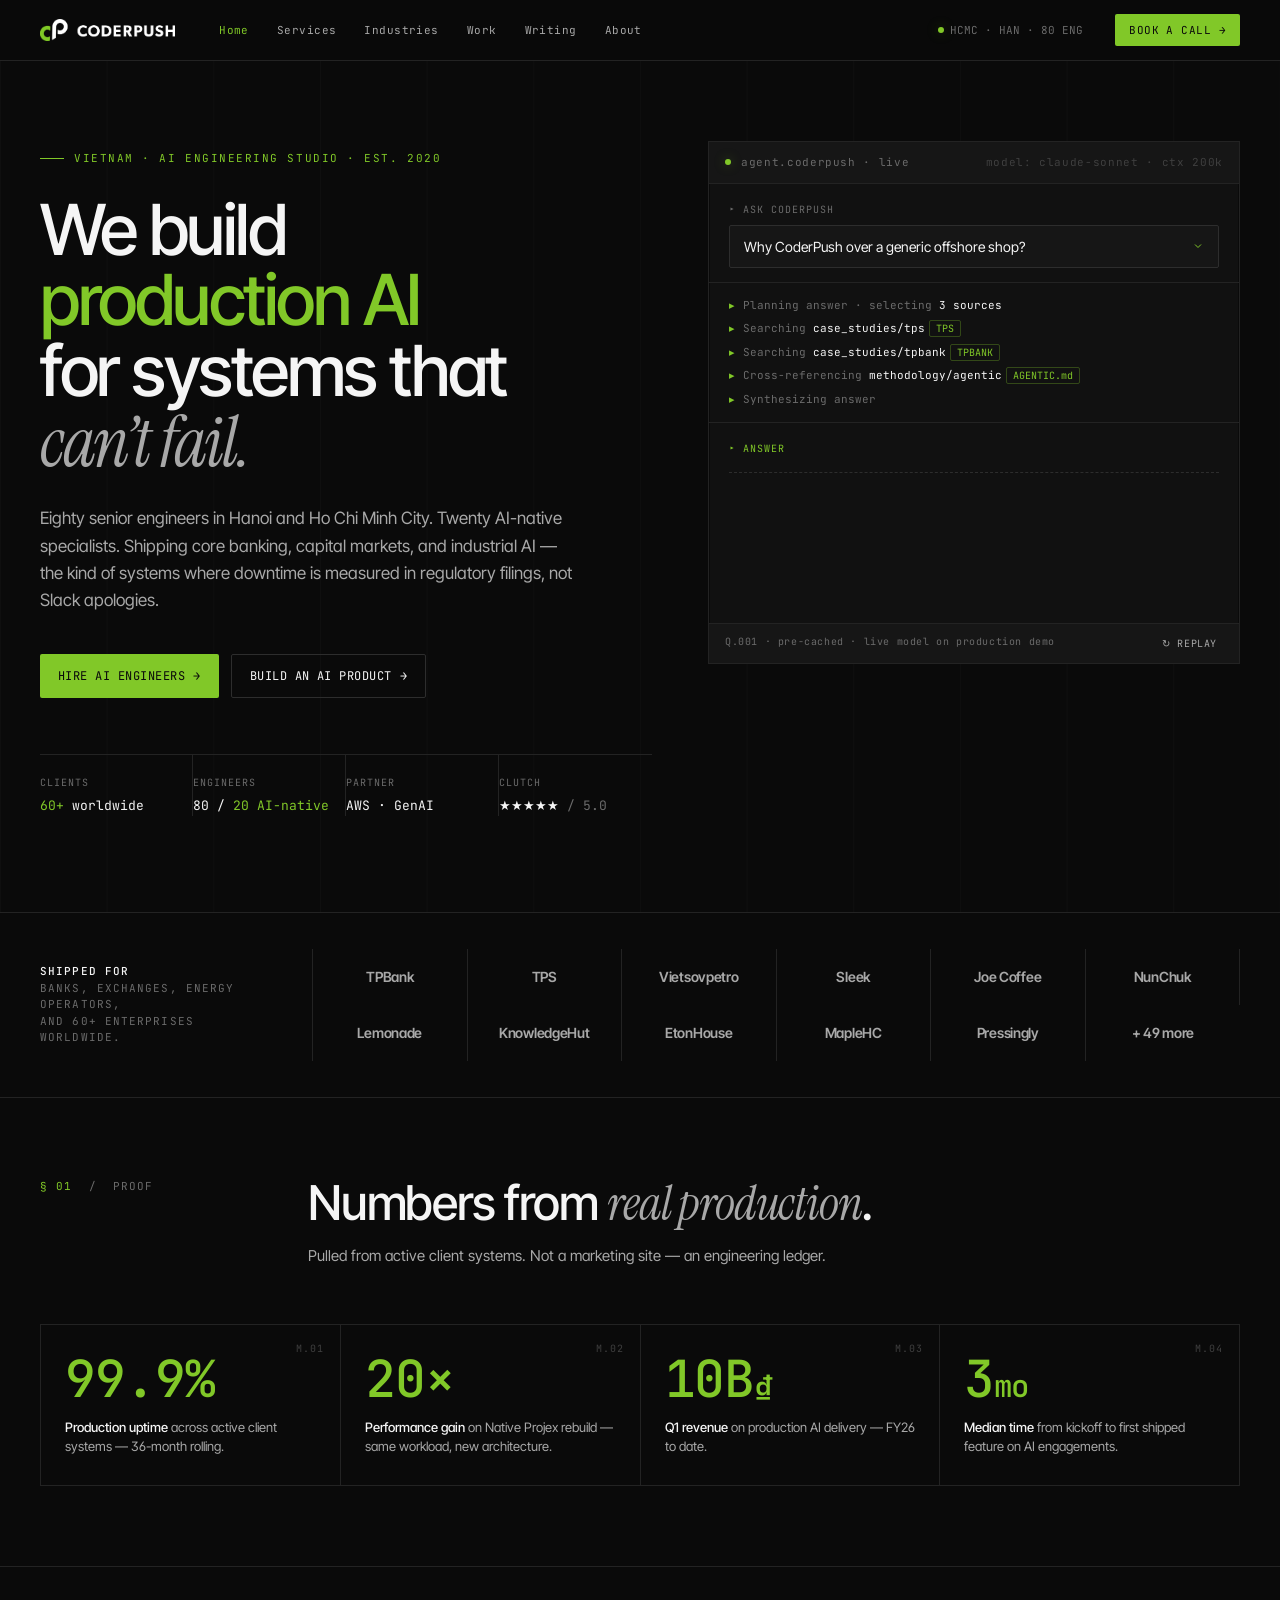
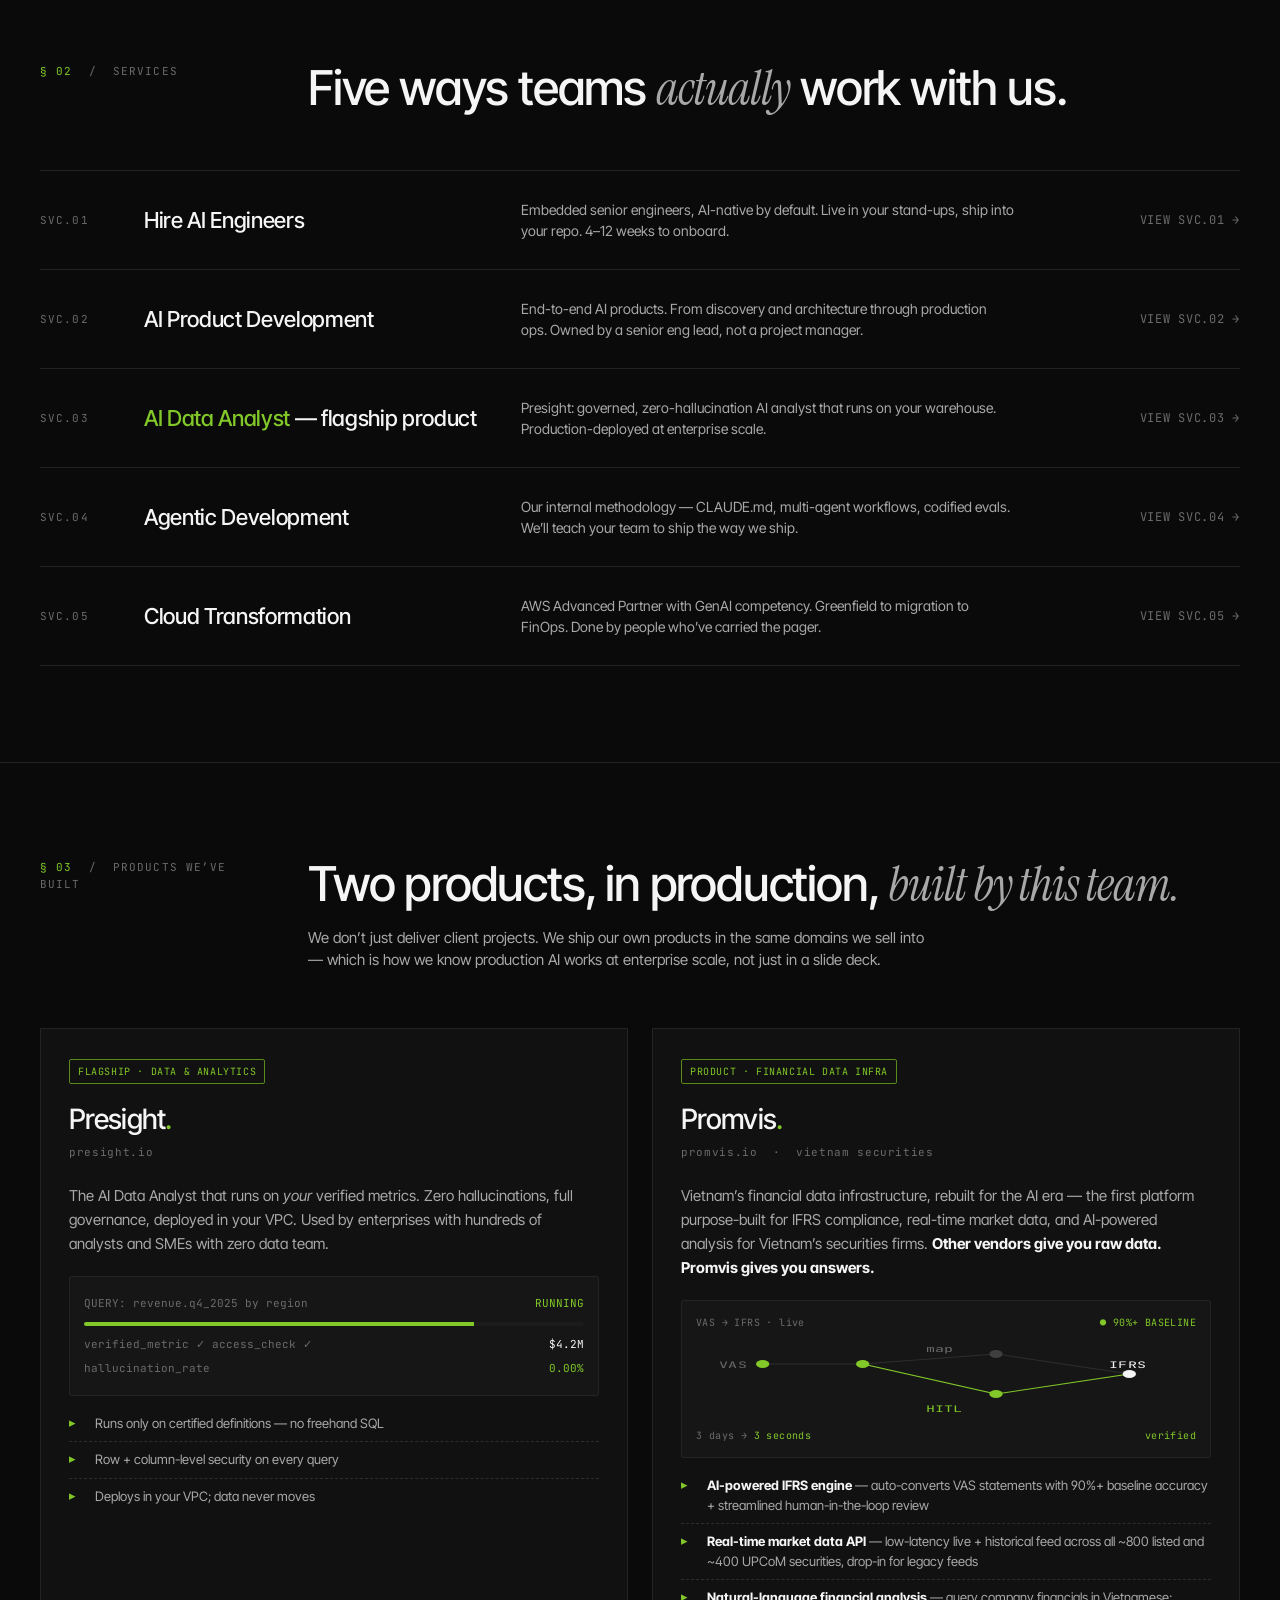
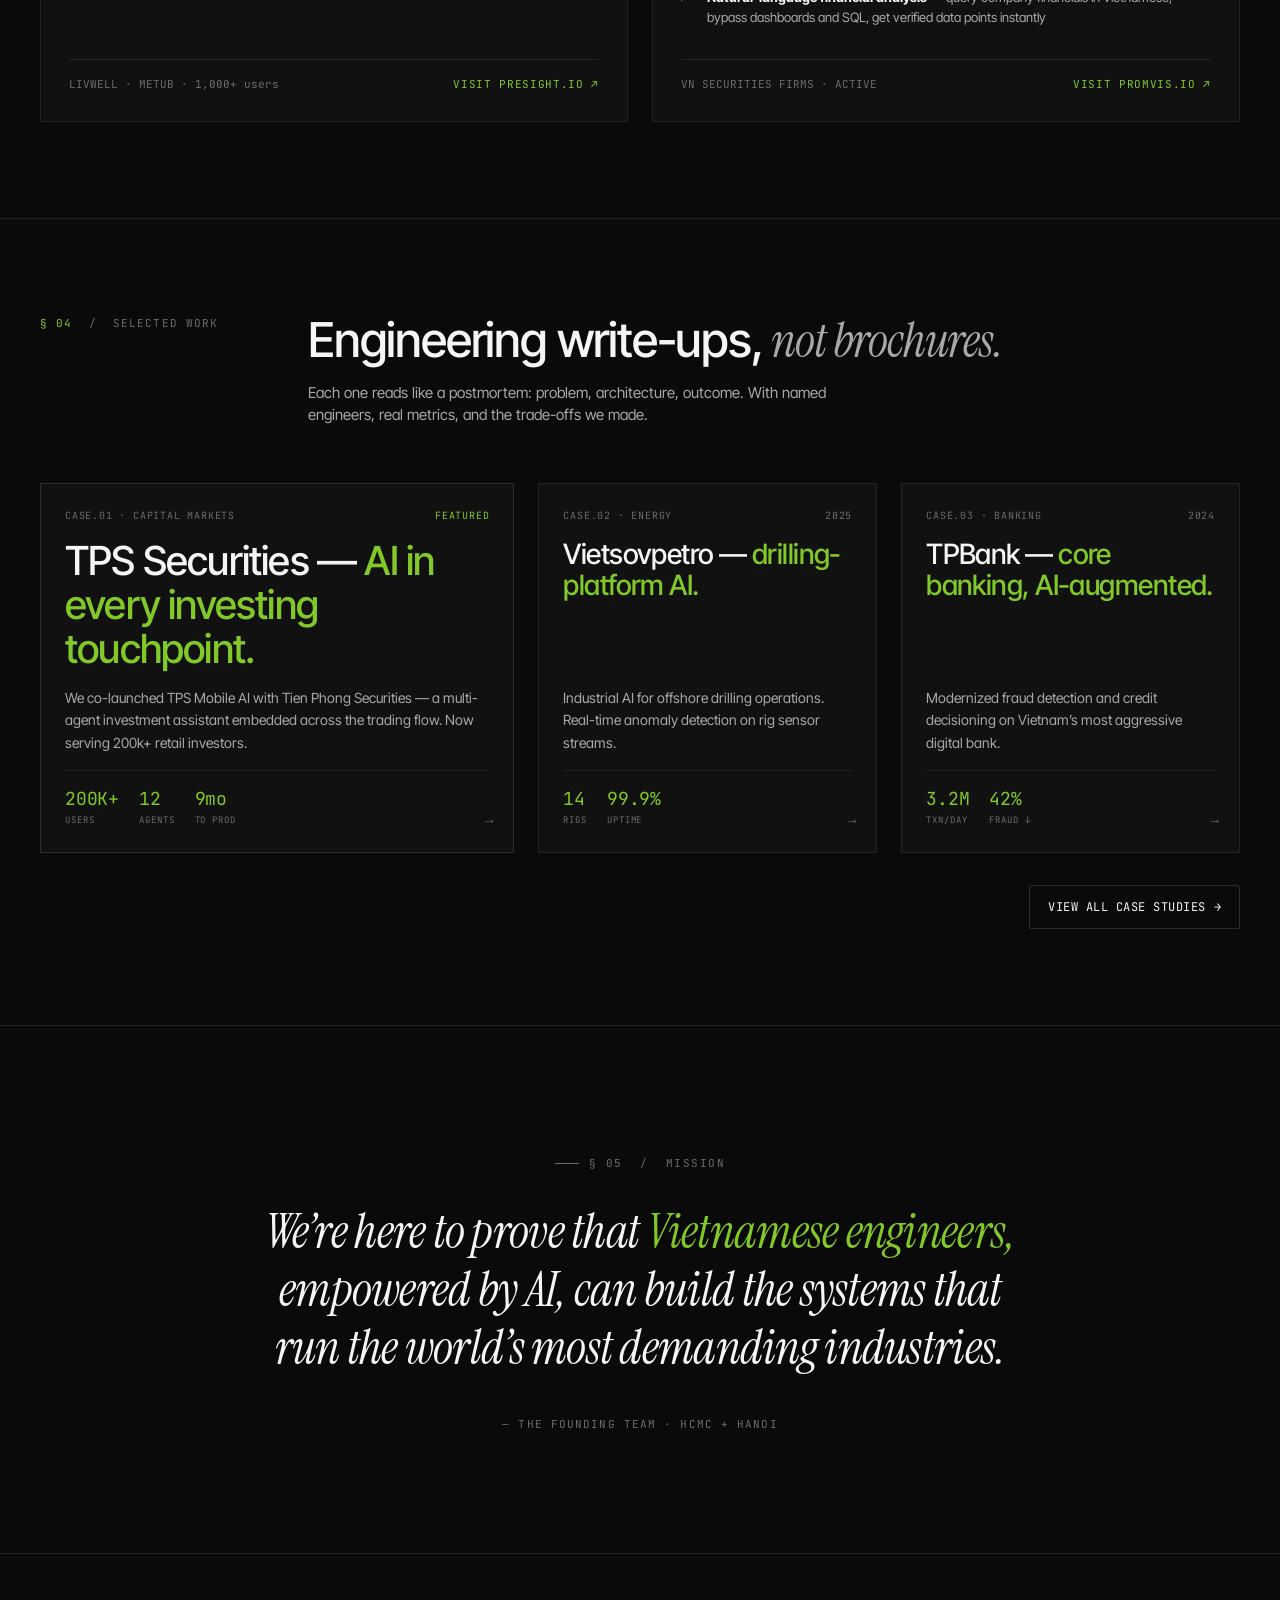
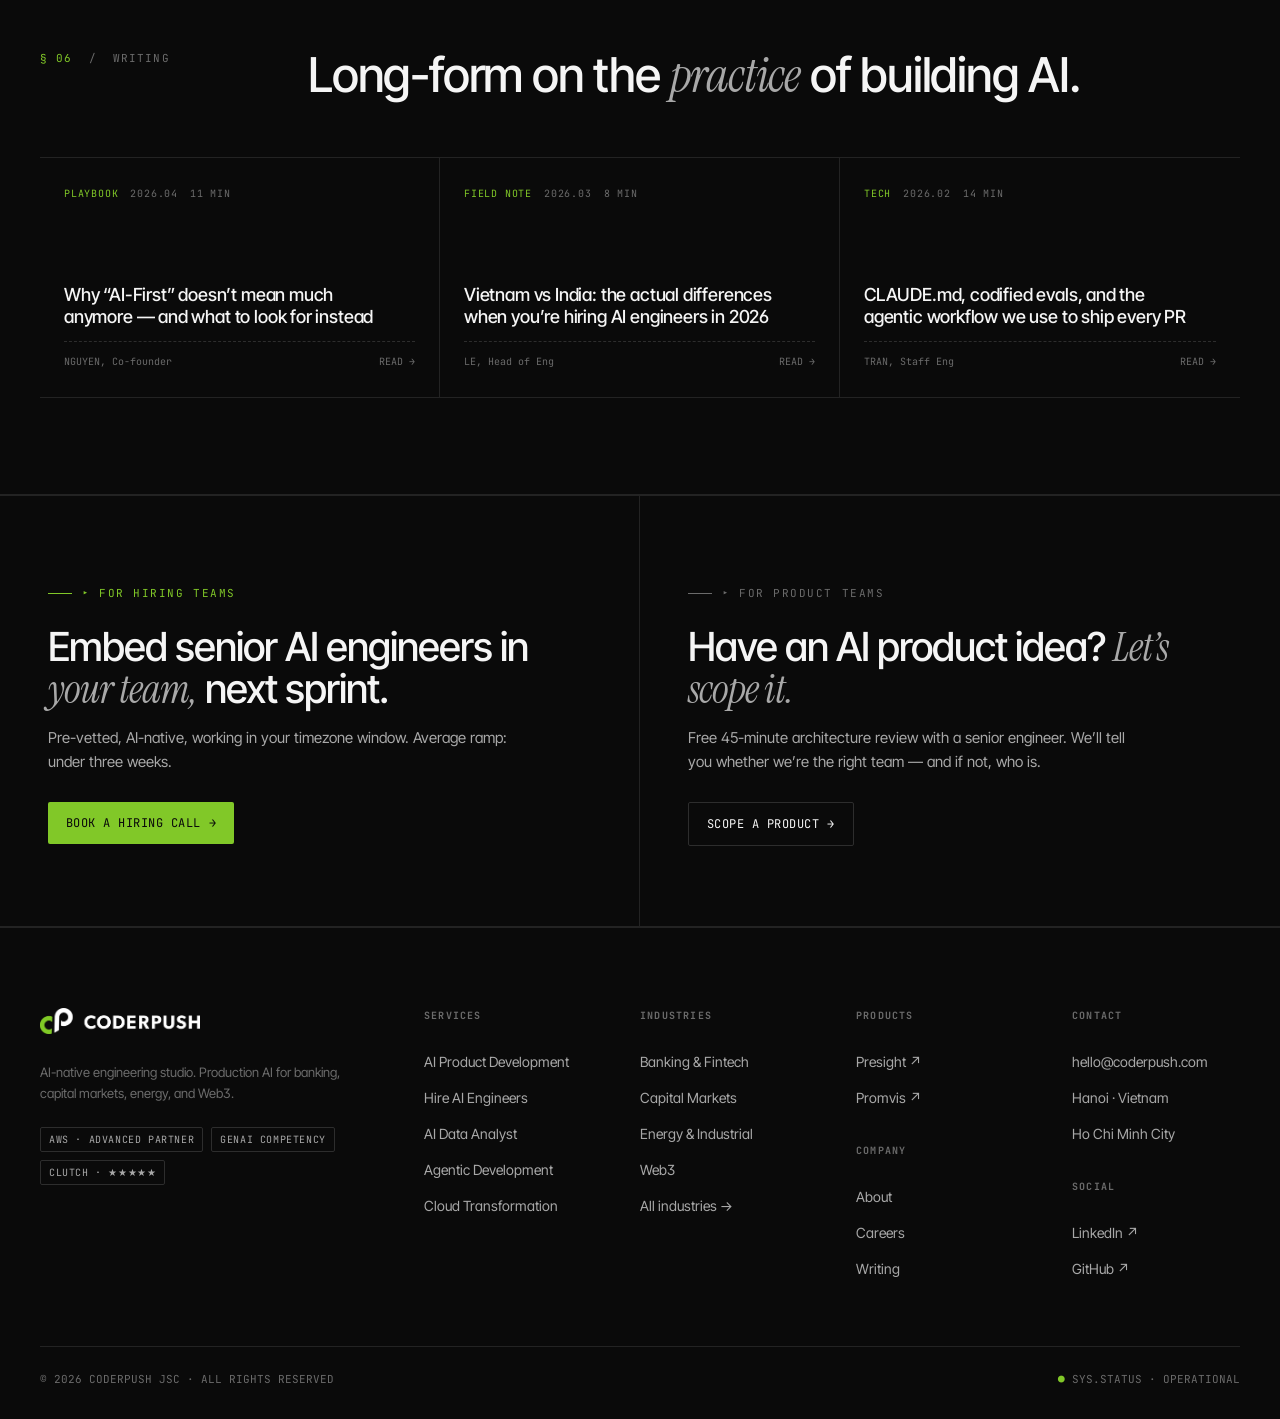
==== commit 7da79c01: "Fix Promvis bullet text wrapping one word per line The product-card .features li uses display: grid " ====
--- a/index.html
+++ b/index.html
@@ -690,9 +690,9 @@
           <div style="display: flex; justify-content: space-between;"><span>3 days &rarr; <span style="color: var(--green);">3 seconds</span></span><span style="color: var(--green);">verified</span></div>
         </div>
         <ul class="features">
-          <li><b style="color: var(--text);">AI-powered IFRS engine</b> &mdash; auto-converts VAS statements with 90%+ baseline accuracy + streamlined human-in-the-loop review</li>
-          <li><b style="color: var(--text);">Real-time market data API</b> &mdash; low-latency live + historical feed across all ~800 listed and ~400 UPCoM securities, drop-in for legacy feeds</li>
-          <li><b style="color: var(--text);">Natural-language financial analysis</b> &mdash; query company financials in Vietnamese; bypass dashboards and SQL, get verified data points instantly</li>
+          <li><span><b style="color: var(--text);">AI-powered IFRS engine</b> &mdash; auto-converts VAS statements with 90%+ baseline accuracy + streamlined human-in-the-loop review</span></li>
+          <li><span><b style="color: var(--text);">Real-time market data API</b> &mdash; low-latency live + historical feed across all ~800 listed and ~400 UPCoM securities, drop-in for legacy feeds</span></li>
+          <li><span><b style="color: var(--text);">Natural-language financial analysis</b> &mdash; query company financials in Vietnamese; bypass dashboards and SQL, get verified data points instantly</span></li>
         </ul>
         <div class="footer">
           <span class="mono" style="font-size: 11px; color: var(--text-3);">VN SECURITIES FIRMS · ACTIVE</span>
